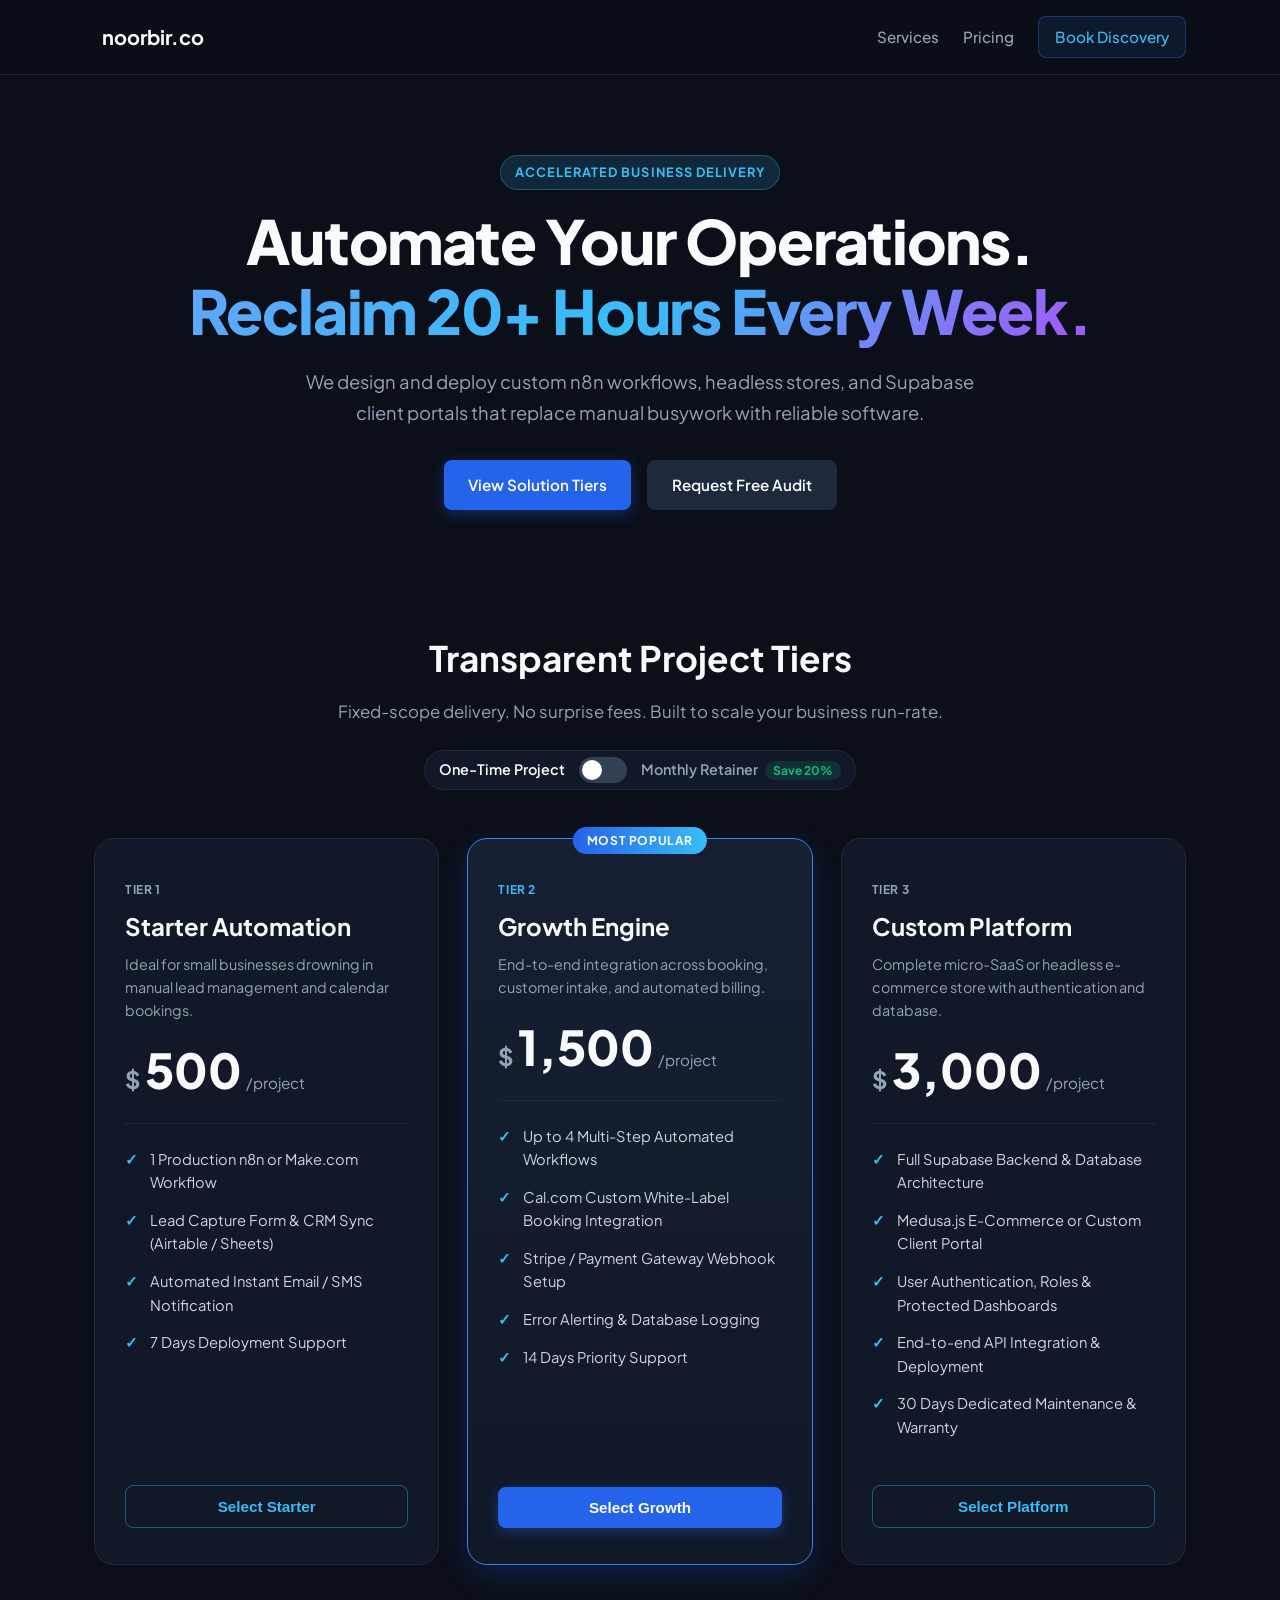
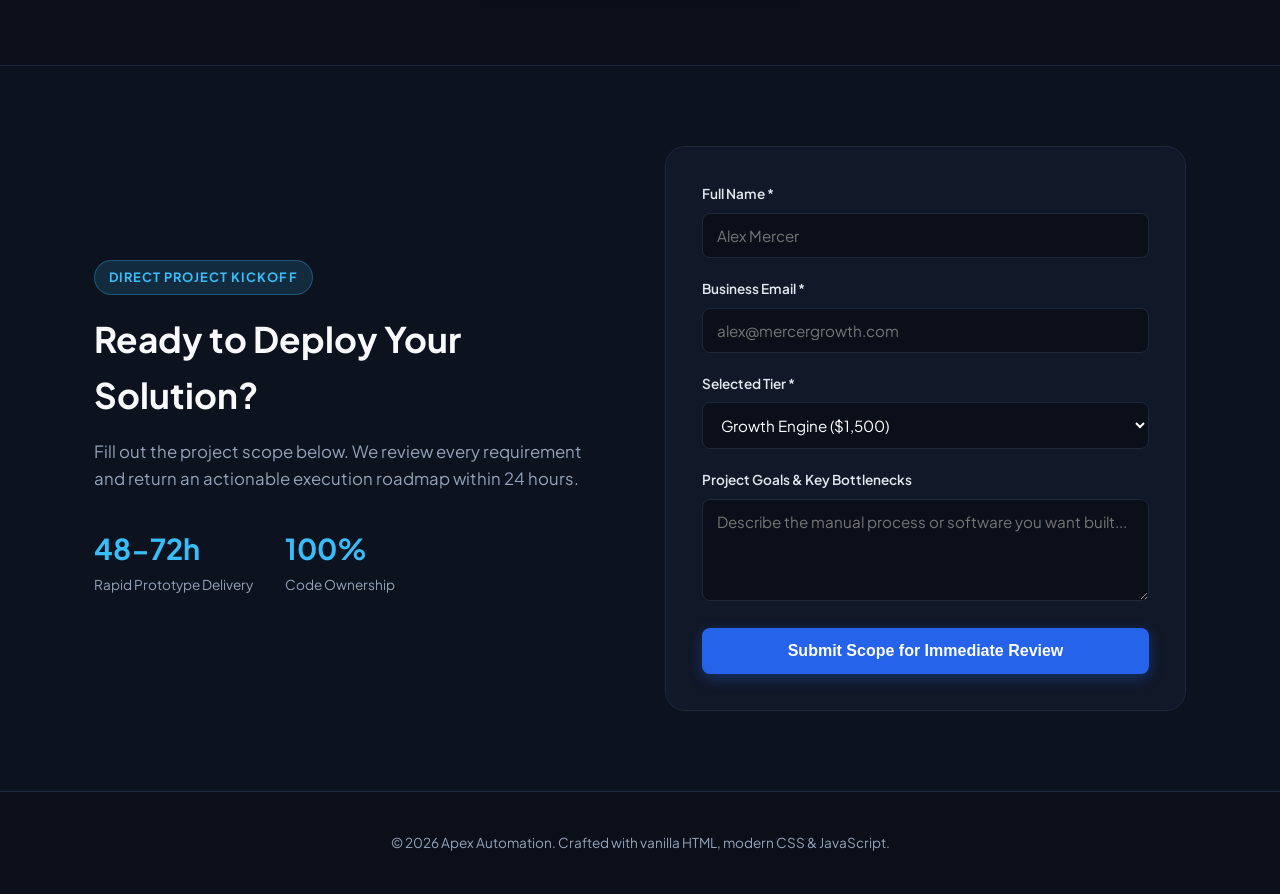
==== index.html @ 360f506b "Add files via upload" ====
<!DOCTYPE html>
<html lang="en">
<head>
  <meta charset="UTF-8">
  <meta name="viewport" content="width=device-width, initial-scale=1.0">
  <title>noorbir.co | Systems & AI Services</title>
  <link rel="stylesheet" href="style.css">
  <link rel="preconnect" href="https://fonts.googleapis.com">
  <link rel="preconnect" href="https://fonts.gstatic.com" crossorigin>
  <link href="https://fonts.googleapis.com/css2?family=Plus+Jakarta+Sans:wght@400;500;600;700;800&display=swap" rel="stylesheet">
</head>
<body>

  <!-- NAVIGATION HEADER -->
  <header class="header">
    <div class="container header-container">
      <div class="logo">
        <span class="logo-icon"></span>
        <span class="logo-text">noorbir<strong>.co</strong></span>
      </div>
      <nav class="nav-links">
        <a href="#services">Services</a>
        <a href="#pricing">Pricing</a>
        <a href="#intake" class="nav-cta">Book Discovery</a>
      </nav>
    </div>
  </header>

  <main>
    <!-- HERO SECTION -->
    <section class="hero">
      <div class="container hero-content">
        <span class="badge">Accelerated Business Delivery</span>
        <h1 class="hero-title">Automate Your Operations.<br><span class="gradient-text">Reclaim 20+ Hours Every Week.</span></h1>
        <p class="hero-subtitle">We design and deploy custom n8n workflows, headless stores, and Supabase client portals that replace manual busywork with reliable software.</p>
        <div class="hero-actions">
          <a href="#pricing" class="btn btn-primary">View Solution Tiers</a>
          <a href="#intake" class="btn btn-secondary">Request Free Audit</a>
        </div>
      </div>
    </section>

    <!-- PRICING SECTION -->
    <section id="pricing" class="pricing-section">
      <div class="container">
        <div class="section-header">
          <h2>Transparent Project Tiers</h2>
          <p>Fixed-scope delivery. No surprise fees. Built to scale your business run-rate.</p>
          
          <!-- BILLING / PERIOD TOGGLE -->
          <div class="billing-toggle">
            <span class="toggle-label active" id="label-project">One-Time Project</span>
            <button class="toggle-switch" id="billingToggle" aria-label="Toggle pricing mode"></button>
            <span class="toggle-label" id="label-retainer">Monthly Retainer <span class="discount-pill">Save 20%</span></span>
          </div>
        </div>

        <div class="pricing-grid">
          
          <!-- TIER 1: STARTER AUTOMATION -->
          <div class="pricing-card" data-tier="Starter Workflow">
            <div class="card-header">
              <span class="tier-pill">Tier 1</span>
              <h3>Starter Automation</h3>
              <p class="tier-desc">Ideal for small businesses drowning in manual lead management and calendar bookings.</p>
              <div class="price-box">
                <span class="currency">$</span>
                <span class="price-amount" data-project="500" data-retainer="400">500</span>
                <span class="price-period">/project</span>
              </div>
            </div>
            <ul class="feature-list">
              <li><span>✓</span> 1 Production n8n or Make.com Workflow</li>
              <li><span>✓</span> Lead Capture Form & CRM Sync (Airtable / Sheets)</li>
              <li><span>✓</span> Automated Instant Email / SMS Notification</li>
              <li><span>✓</span> 7 Days Deployment Support</li>
            </ul>
            <button class="btn btn-outline select-tier-btn" data-plan="Starter Automation ($500)">Select Starter</button>
          </div>

          <!-- TIER 2: GROWTH ENGINE (FEATURED) -->
          <div class="pricing-card featured" data-tier="Growth Engine">
            <div class="popular-ribbon">Most Popular</div>
            <div class="card-header">
              <span class="tier-pill tier-pill-accent">Tier 2</span>
              <h3>Growth Engine</h3>
              <p class="tier-desc">End-to-end integration across booking, customer intake, and automated billing.</p>
              <div class="price-box">
                <span class="currency">$</span>
                <span class="price-amount" data-project="1,500" data-retainer="1,200">1,500</span>
                <span class="price-period">/project</span>
              </div>
            </div>
            <ul class="feature-list">
              <li><span>✓</span> Up to 4 Multi-Step Automated Workflows</li>
              <li><span>✓</span> Cal.com Custom White-Label Booking Integration</li>
              <li><span>✓</span> Stripe / Payment Gateway Webhook Setup</li>
              <li><span>✓</span> Error Alerting & Database Logging</li>
              <li><span>✓</span> 14 Days Priority Support</li>
            </ul>
            <button class="btn btn-primary select-tier-btn" data-plan="Growth Engine ($1,500)">Select Growth</button>
          </div>

          <!-- TIER 3: FULL ARCHITECTURE -->
          <div class="pricing-card" data-tier="Custom Platform">
            <div class="card-header">
              <span class="tier-pill">Tier 3</span>
              <h3>Custom Platform</h3>
              <p class="tier-desc">Complete micro-SaaS or headless e-commerce store with authentication and database.</p>
              <div class="price-box">
                <span class="currency">$</span>
                <span class="price-amount" data-project="3,000" data-retainer="2,400">3,000</span>
                <span class="price-period">/project</span>
              </div>
            </div>
            <ul class="feature-list">
              <li><span>✓</span> Full Supabase Backend & Database Architecture</li>
              <li><span>✓</span> Medusa.js E-Commerce or Custom Client Portal</li>
              <li><span>✓</span> User Authentication, Roles & Protected Dashboards</li>
              <li><span>✓</span> End-to-end API Integration & Deployment</li>
              <li><span>✓</span> 30 Days Dedicated Maintenance & Warranty</li>
            </ul>
            <button class="btn btn-outline select-tier-btn" data-plan="Custom Platform ($3,000)">Select Platform</button>
          </div>

        </div>
      </div>
    </section>

    <!-- INTAKE FORM SECTION -->
    <section id="intake" class="intake-section">
      <div class="container intake-container">
        <div class="intake-info">
          <span class="badge">Direct Project Kickoff</span>
          <h2>Ready to Deploy Your Solution?</h2>
          <p>Fill out the project scope below. We review every requirement and return an actionable execution roadmap within 24 hours.</p>
          <div class="trust-metrics">
            <div class="metric-item">
              <strong>48-72h</strong>
              <span>Rapid Prototype Delivery</span>
            </div>
            <div class="metric-item">
              <strong>100%</strong>
              <span>Code Ownership</span>
            </div>
          </div>
        </div>

        <form class="intake-form" id="leadForm">
          <div class="form-group">
            <label for="clientName">Full Name *</label>
            <input type="text" id="clientName" required placeholder="Alex Mercer">
          </div>

          <div class="form-group">
            <label for="clientEmail">Business Email *</label>
            <input type="email" id="clientEmail" required placeholder="alex@mercergrowth.com">
          </div>

          <div class="form-group">
            <label for="selectedTier">Selected Tier *</label>
            <select id="selectedTier" required>
              <option value="Starter Automation ($500)">Starter Automation ($500)</option>
              <option value="Growth Engine ($1,500)" selected>Growth Engine ($1,500)</option>
              <option value="Custom Platform ($3,000)">Custom Platform ($3,000)</option>
            </select>
          </div>

          <div class="form-group">
            <label for="projectNotes">Project Goals & Key Bottlenecks</label>
            <textarea id="projectNotes" rows="4" placeholder="Describe the manual process or software you want built..."></textarea>
          </div>

          <button type="submit" class="btn btn-primary submit-btn" id="submitBtn">
            <span>Submit Scope for Immediate Review</span>
          </button>
          
          <div class="form-feedback" id="formFeedback"></div>
        </form>
      </div>
    </section>
  </main>

  <footer class="footer">
    <div class="container footer-content">
      <p>&copy; 2026 Apex Automation. Crafted with vanilla HTML, modern CSS & JavaScript.</p>
    </div>
  </footer>

  <script src="script.js"></script>
</body>
</html>
---- style.css ----
/* ==========================================================================
   MINI-PROJECT #1: APEX AUTOMATION PRICING & INTAKE PORTAL
   Concepts: CSS Custom Properties, Box Model, Flexbox, CSS Grid, Responsive Design
   Source Reference: developer-roadmap (Frontend > CSS) & freeCodeCamp
   ========================================================================== */

:root {
  --bg-dark: #0b0f19;
  --bg-card: #111827;
  --bg-card-hover: #1f2937;
  --border-subtle: #1e293b;
  --border-active: #3b82f6;
  --text-main: #f8fafc;
  --text-muted: #94a3b8;
  --primary: #2563eb;
  --primary-hover: #1d4ed8;
  --accent: #38bdf8;
  --accent-glow: rgba(56, 189, 248, 0.15);
  --success: #10b981;
  --radius-sm: 8px;
  --radius-md: 14px;
  --radius-lg: 20px;
  --transition: all 0.25s cubic-bezier(0.4, 0, 0.2, 1);
  --container-width: 1140px;
}

/* RESET & BASE */
* {
  box-sizing: border-box;
  margin: 0;
  padding: 0;
}

html {
  scroll-behavior: smooth;
  font-family: 'Plus Jakarta Sans', -apple-system, BlinkMacSystemFont, sans-serif;
  background-color: var(--bg-dark);
  color: var(--text-main);
  line-height: 1.6;
}

.container {
  width: 100%;
  max-width: var(--container-width);
  margin: 0 auto;
  padding: 0 24px;
}

/* TYPOGRAPHY HELPERS */
.gradient-text {
  background: linear-gradient(135deg, #60a5fa 0%, #38bdf8 50%, #a855f7 100%);
  -webkit-background-clip: text;
  -webkit-text-fill-color: transparent;
}

.badge {
  display: inline-block;
  padding: 6px 14px;
  font-size: 0.8rem;
  font-weight: 700;
  text-transform: uppercase;
  letter-spacing: 0.08em;
  color: var(--accent);
  background: var(--accent-glow);
  border: 1px solid rgba(56, 189, 248, 0.3);
  border-radius: 999px;
  margin-bottom: 16px;
}

/* BUTTONS */
.btn {
  display: inline-flex;
  align-items: center;
  justify-content: center;
  padding: 12px 24px;
  border-radius: var(--radius-sm);
  font-weight: 600;
  font-size: 0.95rem;
  text-decoration: none;
  cursor: pointer;
  transition: var(--transition);
  border: none;
}

.btn-primary {
  background: var(--primary);
  color: #ffffff;
  box-shadow: 0 4px 14px rgba(37, 99, 235, 0.35);
}

.btn-primary:hover {
  background: var(--primary-hover);
  transform: translateY(-2px);
  box-shadow: 0 6px 20px rgba(37, 99, 235, 0.45);
}

.btn-secondary {
  background: #1e293b;
  color: var(--text-main);
  border: 1px solid var(--border-subtle);
}

.btn-secondary:hover {
  background: #334155;
  border-color: #475569;
}

.btn-outline {
  background: transparent;
  color: var(--accent);
  border: 1px solid rgba(56, 189, 248, 0.4);
}

.btn-outline:hover {
  background: var(--accent-glow);
  border-color: var(--accent);
}

/* HEADER */
.header {
  position: sticky;
  top: 0;
  z-index: 100;
  backdrop-filter: blur(12px);
  background: rgba(11, 15, 25, 0.85);
  border-bottom: 1px solid var(--border-subtle);
  padding: 16px 0;
}

.header-container {
  display: flex;
  justify-content: space-between;
  align-items: center;
}

.logo {
  display: flex;
  align-items: center;
  gap: 8px;
  font-size: 1.25rem;
  font-weight: 700;
  text-decoration: none;
  color: #fff;
}

.nav-links {
  display: flex;
  align-items: center;
  gap: 24px;
}

.nav-links a {
  color: var(--text-muted);
  text-decoration: none;
  font-size: 0.95rem;
  font-weight: 500;
  transition: var(--transition);
}

.nav-links a:hover {
  color: #fff;
}

.nav-cta {
  padding: 8px 16px;
  background: rgba(59, 130, 246, 0.1);
  color: var(--accent) !important;
  border-radius: var(--radius-sm);
  border: 1px solid rgba(59, 130, 246, 0.3);
}

/* HERO SECTION */
.hero {
  padding: 80px 0 60px;
  text-align: center;
}

.hero-title {
  font-size: clamp(2.2rem, 5vw, 3.8rem);
  font-weight: 800;
  line-height: 1.15;
  margin-bottom: 20px;
  letter-spacing: -0.02em;
}

.hero-subtitle {
  font-size: 1.15rem;
  color: var(--text-muted);
  max-width: 680px;
  margin: 0 auto 32px;
  line-height: 1.7;
}

.hero-actions {
  display: flex;
  justify-content: center;
  gap: 16px;
  flex-wrap: wrap;
}

/* PRICING SECTION */
.pricing-section {
  padding: 60px 0 100px;
}

.section-header {
  text-align: center;
  margin-bottom: 48px;
}

.section-header h2 {
  font-size: 2.2rem;
  margin-bottom: 12px;
}

.section-header p {
  color: var(--text-muted);
  font-size: 1.05rem;
}

/* BILLING TOGGLE */
.billing-toggle {
  display: inline-flex;
  align-items: center;
  gap: 14px;
  margin-top: 24px;
  padding: 6px 14px;
  background: var(--bg-card);
  border: 1px solid var(--border-subtle);
  border-radius: 999px;
}

.toggle-label {
  font-size: 0.9rem;
  font-weight: 600;
  color: var(--text-muted);
  cursor: pointer;
  transition: var(--transition);
}

.toggle-label.active {
  color: #ffffff;
}

.discount-pill {
  background: rgba(16, 185, 129, 0.15);
  color: var(--success);
  font-size: 0.75rem;
  font-weight: 700;
  padding: 2px 8px;
  border-radius: 999px;
  margin-left: 4px;
}

.toggle-switch {
  position: relative;
  width: 48px;
  height: 26px;
  background: #334155;
  border-radius: 999px;
  border: none;
  cursor: pointer;
  transition: var(--transition);
}

.toggle-switch::after {
  content: '';
  position: absolute;
  top: 3px;
  left: 3px;
  width: 20px;
  height: 20px;
  background: #ffffff;
  border-radius: 50%;
  transition: var(--transition);
}

.toggle-switch.retainer-active {
  background: var(--primary);
}

.toggle-switch.retainer-active::after {
  transform: translateX(22px);
}

/* PRICING GRID (CSS GRID SYSTEM) */
.pricing-grid {
  display: grid;
  grid-template-columns: repeat(auto-fit, minmax(310px, 1fr));
  gap: 28px;
  align-items: stretch;
}

.pricing-card {
  position: relative;
  background: var(--bg-card);
  border: 1px solid var(--border-subtle);
  border-radius: var(--radius-lg);
  padding: 36px 30px;
  display: flex;
  flex-direction: column;
  justify-content: space-between;
  transition: var(--transition);
}

.pricing-card:hover {
  transform: translateY(-6px);
  border-color: #334155;
  box-shadow: 0 16px 36px rgba(0, 0, 0, 0.4);
}

.pricing-card.featured {
  border-color: var(--border-active);
  background: linear-gradient(180deg, #162032 0%, #111827 100%);
  box-shadow: 0 10px 30px rgba(37, 99, 235, 0.2);
}

.popular-ribbon {
  position: absolute;
  top: -12px;
  left: 50%;
  transform: translateX(-50%);
  background: linear-gradient(90deg, #2563eb, #38bdf8);
  color: #fff;
  font-size: 0.75rem;
  font-weight: 700;
  text-transform: uppercase;
  padding: 4px 14px;
  border-radius: 999px;
  letter-spacing: 0.05em;
}

.tier-pill {
  display: inline-block;
  font-size: 0.75rem;
  font-weight: 700;
  color: var(--text-muted);
  text-transform: uppercase;
  letter-spacing: 0.05em;
  margin-bottom: 8px;
}

.tier-pill-accent {
  color: var(--accent);
}

.pricing-card h3 {
  font-size: 1.5rem;
  margin-bottom: 8px;
}

.tier-desc {
  font-size: 0.9rem;
  color: var(--text-muted);
  min-height: 44px;
  margin-bottom: 24px;
}

.price-box {
  display: flex;
  align-items: baseline;
  gap: 4px;
  padding-bottom: 24px;
  margin-bottom: 24px;
  border-bottom: 1px solid var(--border-subtle);
}

.currency {
  font-size: 1.5rem;
  font-weight: 700;
  color: var(--text-muted);
}

.price-amount {
  font-size: 3rem;
  font-weight: 800;
  line-height: 1;
}

.price-period {
  color: var(--text-muted);
  font-size: 0.95rem;
}

.feature-list {
  list-style: none;
  margin-bottom: 32px;
  flex-grow: 1;
}

.feature-list li {
  display: flex;
  align-items: flex-start;
  gap: 12px;
  margin-bottom: 14px;
  font-size: 0.92rem;
  color: #cbd5e1;
}

.feature-list li span {
  color: var(--accent);
  font-weight: bold;
}

.select-tier-btn {
  width: 100%;
}

/* INTAKE FORM SECTION */
.intake-section {
  padding: 80px 0;
  background: #0d121f;
  border-top: 1px solid var(--border-subtle);
}

.intake-container {
  display: grid;
  grid-template-columns: 1fr 1fr;
  gap: 50px;
  align-items: center;
}

.intake-info h2 {
  font-size: 2.2rem;
  margin-bottom: 16px;
}

.intake-info p {
  color: var(--text-muted);
  font-size: 1.05rem;
  margin-bottom: 32px;
}

.trust-metrics {
  display: flex;
  gap: 32px;
}

.metric-item strong {
  display: block;
  font-size: 1.8rem;
  color: var(--accent);
}

.metric-item span {
  font-size: 0.85rem;
  color: var(--text-muted);
}

.intake-form {
  background: var(--bg-card);
  border: 1px solid var(--border-subtle);
  border-radius: var(--radius-lg);
  padding: 36px;
}

.form-group {
  margin-bottom: 20px;
}

.form-group label {
  display: block;
  font-size: 0.85rem;
  font-weight: 600;
  margin-bottom: 8px;
  color: #e2e8f0;
}

.form-group input,
.form-group select,
.form-group textarea {
  width: 100%;
  padding: 12px 14px;
  background: var(--bg-dark);
  border: 1px solid var(--border-subtle);
  border-radius: var(--radius-sm);
  color: #ffffff;
  font-size: 0.95rem;
  font-family: inherit;
  transition: var(--transition);
}

.form-group input:focus,
.form-group select:focus,
.form-group textarea:focus {
  outline: none;
  border-color: var(--border-active);
  box-shadow: 0 0 0 3px rgba(37, 99, 235, 0.25);
}

.submit-btn {
  width: 100%;
  padding: 14px;
  font-size: 1rem;
}

.form-feedback {
  margin-top: 16px;
  padding: 12px;
  border-radius: var(--radius-sm);
  font-size: 0.9rem;
  display: none;
}

.form-feedback.success {
  display: block;
  background: rgba(16, 185, 129, 0.15);
  border: 1px solid var(--success);
  color: #34d399;
}

/* FOOTER */
.footer {
  padding: 40px 0;
  border-top: 1px solid var(--border-subtle);
  text-align: center;
  font-size: 0.85rem;
  color: var(--text-muted);
}

/* RESPONSIVE DESIGN (MOBILE MEDIA QUERIES) */
@media (max-width: 900px) {
  .intake-container {
    grid-template-columns: 1fr;
  }
  .nav-links {
    display: none; /* Mobile menu simplification */
  }
}

@media (max-width: 600px) {
  .pricing-grid {
    grid-template-columns: 1fr;
  }
  .hero-title {
    font-size: 2.2rem;
  }
  .intake-form {
    padding: 24px;
  }
}
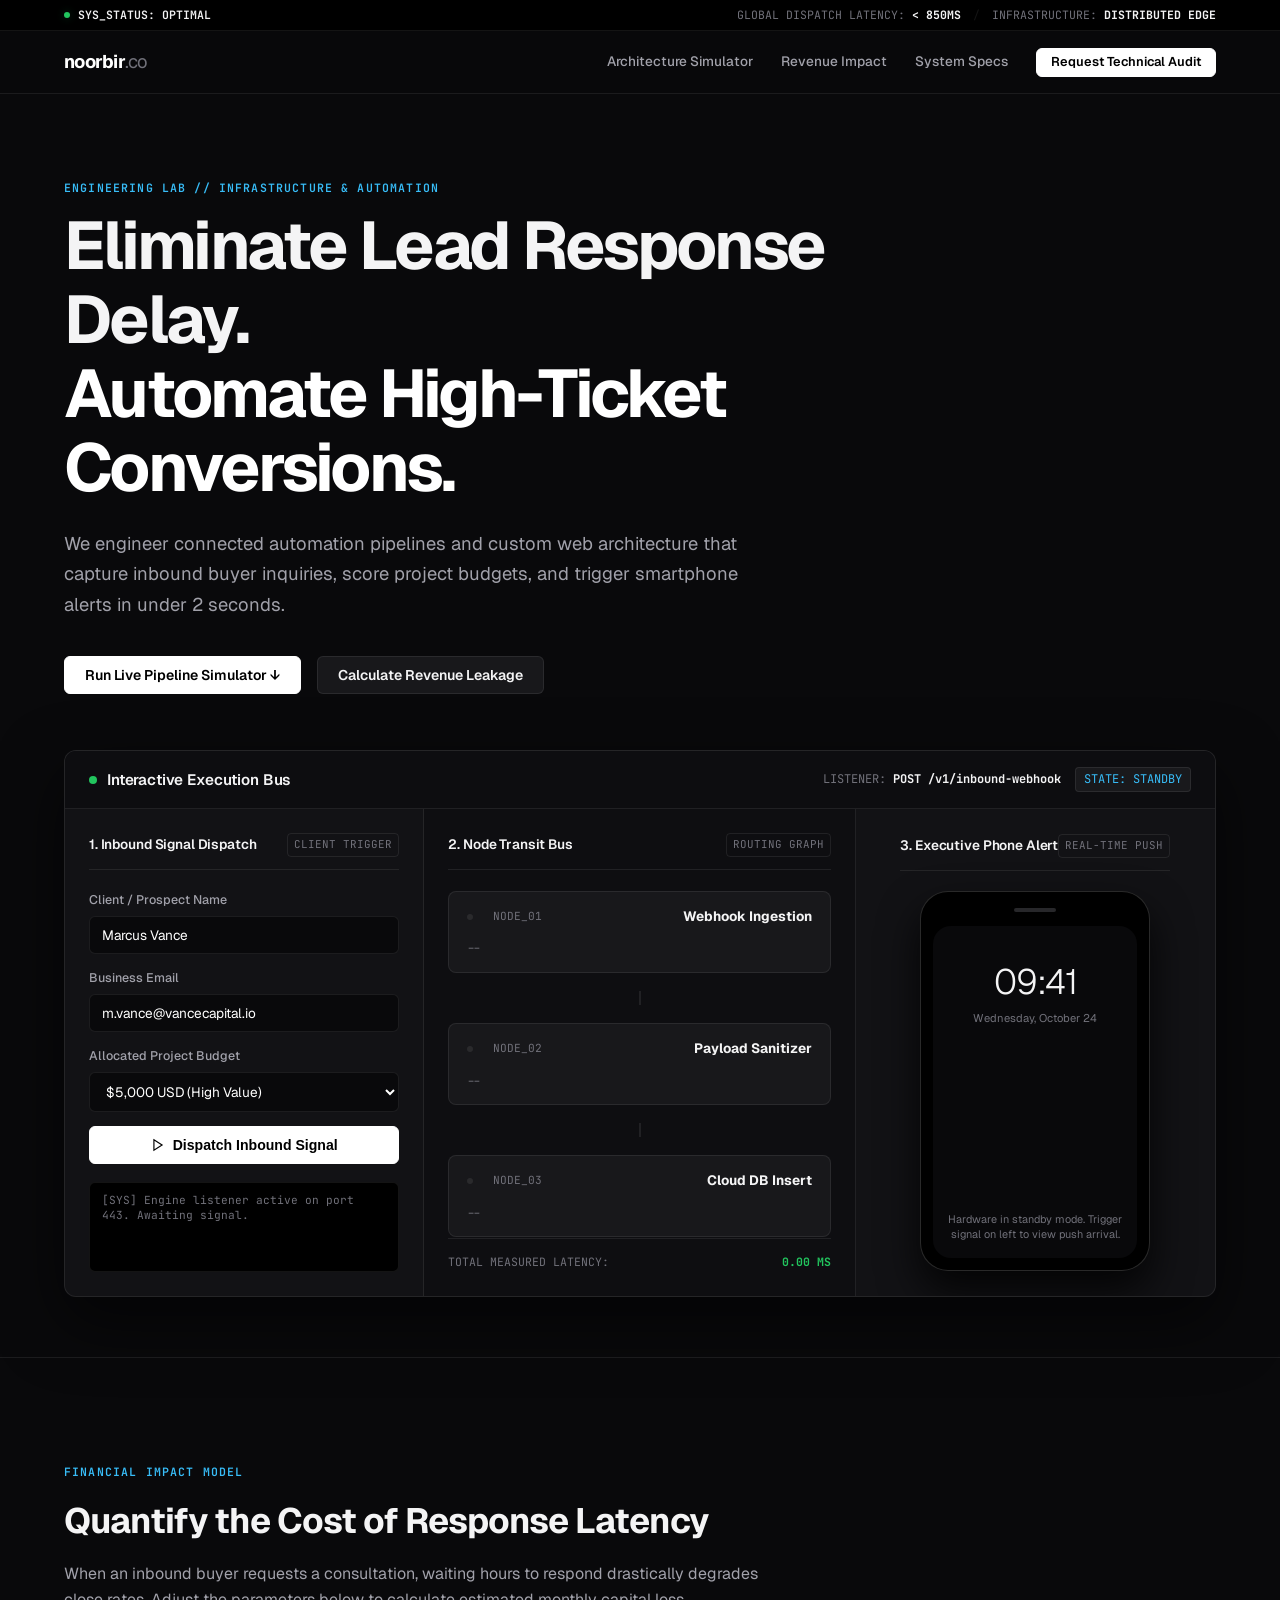
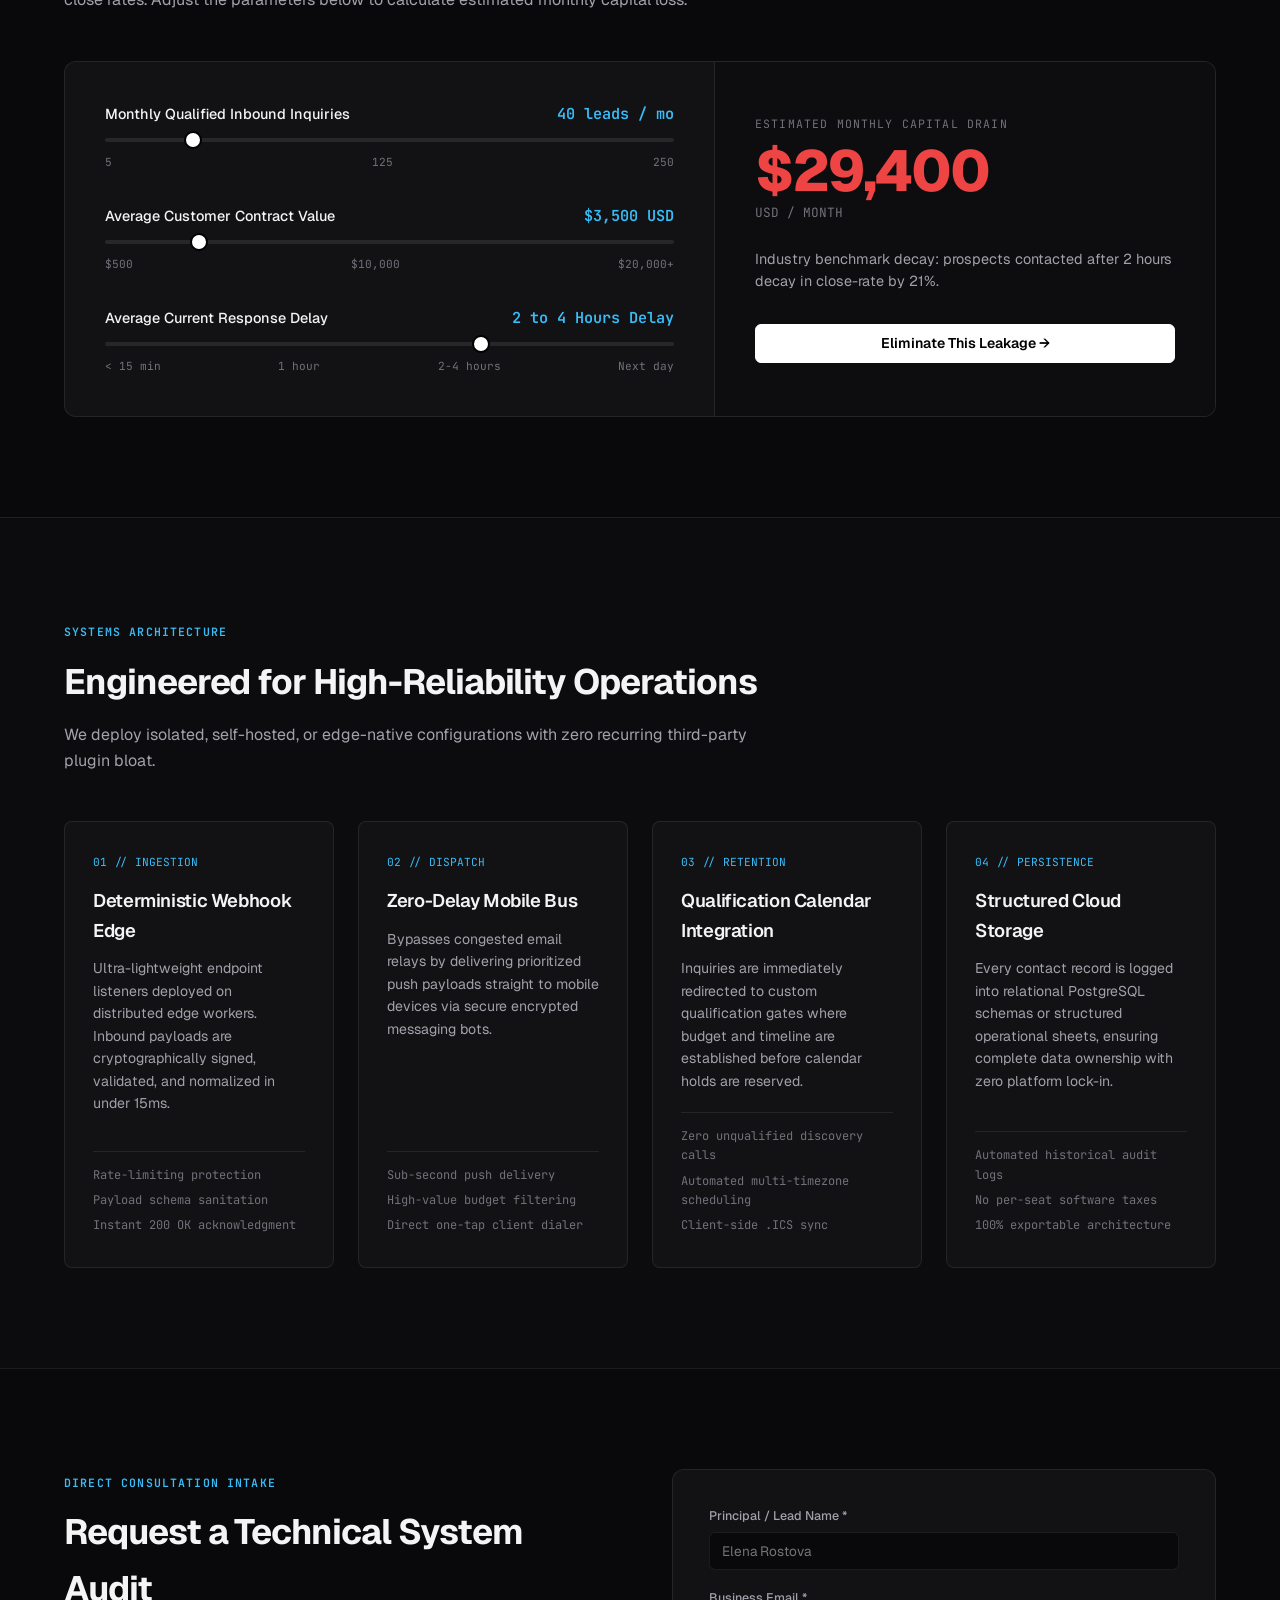
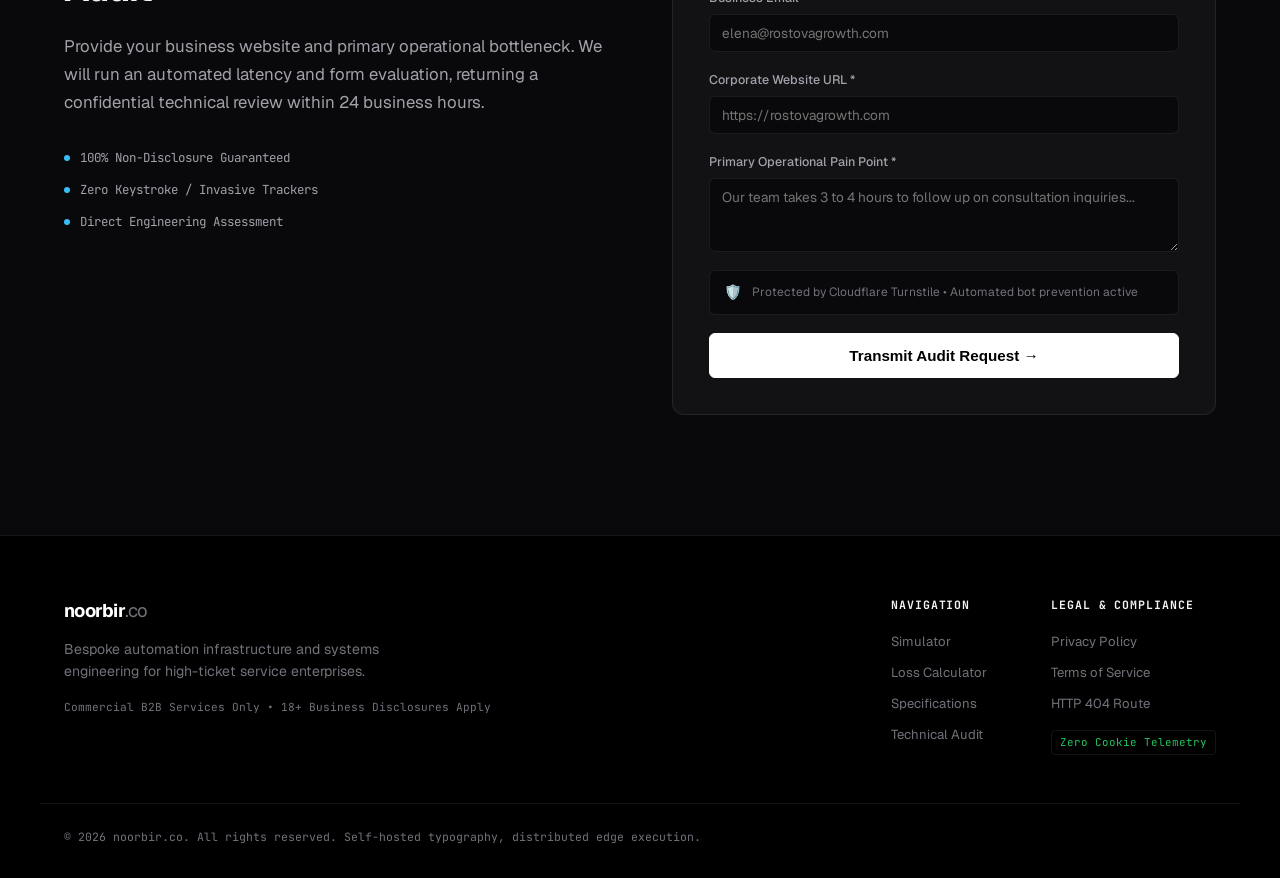
==== commit fe61e55c: "Add files via upload" ====
--- a/index.html
+++ b/index.html
@@ -3,190 +3,417 @@
 <head>
   <meta charset="UTF-8">
   <meta name="viewport" content="width=device-width, initial-scale=1.0">
-  <title>noorbir.co | Systems & AI Services</title>
+  <title>noorbir.co | Systems Architecture & Automation Engineering</title>
+  <meta name="description" content="Engineering lab designing zero-latency lead infrastructure, connected automation pipelines, and custom web software for high-ticket service firms.">
+  <link rel="icon" type="image/svg+xml" href="favicon.svg">
   <link rel="stylesheet" href="style.css">
   <link rel="preconnect" href="https://fonts.googleapis.com">
   <link rel="preconnect" href="https://fonts.gstatic.com" crossorigin>
-  <link href="https://fonts.googleapis.com/css2?family=Plus+Jakarta+Sans:wght@400;500;600;700;800&display=swap" rel="stylesheet">
+  <link href="https://fonts.googleapis.com/css2?family=Geist:wght@300;400;500;600;700&family=JetBrains+Mono:wght@400;500;600&display=swap" rel="stylesheet">
 </head>
 <body>
 
-  <!-- NAVIGATION HEADER -->
-  <header class="header">
-    <div class="container header-container">
-      <div class="logo">
-        <span class="logo-icon"></span>
-        <span class="logo-text">noorbir<strong>.co</strong></span>
-      </div>
-      <nav class="nav-links">
-        <a href="#services">Services</a>
-        <a href="#pricing">Pricing</a>
-        <a href="#intake" class="nav-cta">Book Discovery</a>
+  <!-- TOP TECHNICAL STATUS BEACON -->
+  <aside class="status-bar" aria-label="System Status">
+    <div class="container status-bar-inner">
+      <div class="status-indicator">
+        <span class="status-dot"></span>
+        <span class="status-code">SYS_STATUS: OPTIMAL</span>
+      </div>
+      <div class="status-meta">
+        <span>GLOBAL DISPATCH LATENCY: <strong>&lt; 850MS</strong></span>
+        <span class="divider">/</span>
+        <span>INFRASTRUCTURE: <strong>DISTRIBUTED EDGE</strong></span>
+      </div>
+    </div>
+  </aside>
+
+  <!-- NAVIGATION -->
+  <header class="site-header">
+    <div class="container header-inner">
+      <a href="index.html" class="brand-logo" aria-label="noorbir.co home">
+        <span class="logo-mark">noorbir</span><span class="logo-domain">.co</span>
+      </a>
+      <nav class="nav-menu" aria-label="Main Navigation">
+        <a href="#simulator" class="nav-link">Architecture Simulator</a>
+        <a href="#calculator" class="nav-link">Revenue Impact</a>
+        <a href="#specifications" class="nav-link">System Specs</a>
+        <a href="#inquiry" class="btn btn-primary btn-sm">Request Technical Audit</a>
       </nav>
     </div>
   </header>
 
   <main>
     <!-- HERO SECTION -->
-    <section class="hero">
-      <div class="container hero-content">
-        <span class="badge">Accelerated Business Delivery</span>
-        <h1 class="hero-title">Automate Your Operations.<br><span class="gradient-text">Reclaim 20+ Hours Every Week.</span></h1>
-        <p class="hero-subtitle">We design and deploy custom n8n workflows, headless stores, and Supabase client portals that replace manual busywork with reliable software.</p>
-        <div class="hero-actions">
-          <a href="#pricing" class="btn btn-primary">View Solution Tiers</a>
-          <a href="#intake" class="btn btn-secondary">Request Free Audit</a>
+    <section class="hero-section">
+      <div class="container">
+        <div class="hero-header">
+          <div class="tech-tag">ENGINEERING LAB // INFRASTRUCTURE & AUTOMATION</div>
+          <h1 class="hero-title">
+            Eliminate Lead Response Delay.<br>
+            <span class="text-contrast">Automate High-Ticket Conversions.</span>
+          </h1>
+          <p class="hero-lead">
+            We engineer connected automation pipelines and custom web architecture that capture inbound buyer inquiries, score project budgets, and trigger smartphone alerts in under 2 seconds.
+          </p>
+          <div class="hero-actions">
+            <a href="#simulator" class="btn btn-primary">Run Live Pipeline Simulator &darr;</a>
+            <a href="#calculator" class="btn btn-secondary">Calculate Revenue Leakage</a>
+          </div>
+        </div>
+
+        <!-- HERO COMPONENT 1: LIVE INTERACTIVE PIPELINE SIMULATOR -->
+        <div class="simulator-wrapper" id="simulator">
+          <div class="simulator-header">
+            <div class="sim-title-group">
+              <span class="sim-indicator"></span>
+              <h2>Interactive Execution Bus</h2>
+            </div>
+            <div class="sim-telemetry">
+              <span>LISTENER: <strong>POST /v1/inbound-webhook</strong></span>
+              <span class="telemetry-pill" id="telemetryState">STATE: STANDBY</span>
+            </div>
+          </div>
+
+          <div class="simulator-grid">
+            <!-- LEFT: TEST PAYLOAD DISPATCHER -->
+            <div class="panel form-panel">
+              <div class="panel-header">
+                <h3>1. Inbound Signal Dispatch</h3>
+                <span class="panel-badge">CLIENT TRIGGER</span>
+              </div>
+              <form id="simulatorForm" class="sim-form">
+                <div class="form-group">
+                  <label for="simName">Client / Prospect Name</label>
+                  <input type="text" id="simName" required value="Marcus Vance" autocomplete="off">
+                </div>
+                <div class="form-group">
+                  <label for="simEmail">Business Email</label>
+                  <input type="email" id="simEmail" required value="m.vance@vancecapital.io" autocomplete="off">
+                </div>
+                <div class="form-group">
+                  <label for="simBudget">Allocated Project Budget</label>
+                  <select id="simBudget">
+                    <option value="5000" selected>$5,000 USD (High Value)</option>
+                    <option value="2500">$2,500 USD (Standard Sprint)</option>
+                    <option value="10000">$10,000 USD (Enterprise Architecture)</option>
+                  </select>
+                </div>
+                <button type="submit" class="btn btn-primary btn-block" id="dispatchBtn">
+                  <svg class="btn-icon" width="14" height="14" viewBox="0 0 24 24" fill="none" stroke="currentColor" stroke-width="2"><polygon points="5 3 19 12 5 21 5 3"></polygon></svg>
+                  <span>Dispatch Inbound Signal</span>
+                </button>
+              </form>
+              <div class="telemetry-log" id="telemetryLog">
+                <div class="log-row sys">[SYS] Engine listener active on port 443. Awaiting signal.</div>
+              </div>
+            </div>
+
+            <!-- CENTER: DATA BUS TOPOLOGY (SVG PACKET TRANSMISSION) -->
+            <div class="panel topology-panel">
+              <div class="panel-header">
+                <h3>2. Node Transit Bus</h3>
+                <span class="panel-badge">ROUTING GRAPH</span>
+              </div>
+              <div class="topology-canvas">
+                <div class="node-box" id="nodeWebhook">
+                  <div class="node-state-indicator"></div>
+                  <span class="node-id">NODE_01</span>
+                  <strong>Webhook Ingestion</strong>
+                  <span class="node-time" id="timeWebhook">--</span>
+                </div>
+                <div class="bus-line">
+                  <div class="bus-pulse" id="pulse1"></div>
+                </div>
+                <div class="node-box" id="nodeSanitizer">
+                  <div class="node-state-indicator"></div>
+                  <span class="node-id">NODE_02</span>
+                  <strong>Payload Sanitizer</strong>
+                  <span class="node-time" id="timeSanitizer">--</span>
+                </div>
+                <div class="bus-line">
+                  <div class="bus-pulse" id="pulse2"></div>
+                </div>
+                <div class="node-box" id="nodeDatabase">
+                  <div class="node-state-indicator"></div>
+                  <span class="node-id">NODE_03</span>
+                  <strong>Cloud DB Insert</strong>
+                  <span class="node-time" id="timeDatabase">--</span>
+                </div>
+              </div>
+              <div class="bus-status-bar">
+                <span>TOTAL MEASURED LATENCY:</span>
+                <strong id="totalLatencyCounter">0.00 MS</strong>
+              </div>
+            </div>
+
+            <!-- RIGHT: SIMULATED EXECUTIVE PHONE HARDWARE -->
+            <div class="panel device-panel">
+              <div class="panel-header">
+                <h3>3. Executive Phone Alert</h3>
+                <span class="panel-badge">REAL-TIME PUSH</span>
+              </div>
+              <div class="device-chassis" id="deviceChassis">
+                <div class="device-speaker"></div>
+                <div class="device-screen" id="deviceScreen">
+                  <div class="device-clock" id="deviceClock">09:41</div>
+                  <div class="device-date">Wednesday, October 24</div>
+                  
+                  <!-- ALERT BANNER -->
+                  <div class="push-notification" id="pushNotification">
+                    <div class="push-header">
+                      <span class="push-app-tag">NOORBIR_ENGINE // PRIORITY</span>
+                      <span class="push-timestamp">NOW</span>
+                    </div>
+                    <div class="push-title" id="pushTitle">New Inbound Inquiry Detected</div>
+                    <div class="push-body" id="pushBody">
+                      Signal received. Auto-logged to database.
+                    </div>
+                  </div>
+
+                  <div class="device-hint" id="deviceHint">
+                    Hardware in standby mode. Trigger signal on left to view push arrival.
+                  </div>
+                </div>
+              </div>
+            </div>
+          </div>
         </div>
       </div>
     </section>
 
-    <!-- PRICING SECTION -->
-    <section id="pricing" class="pricing-section">
+    <!-- SECTION 2: REVENUE-LOSS CALCULATOR -->
+    <section class="calculator-section" id="calculator">
       <div class="container">
-        <div class="section-header">
-          <h2>Transparent Project Tiers</h2>
-          <p>Fixed-scope delivery. No surprise fees. Built to scale your business run-rate.</p>
+        <div class="section-heading">
+          <div class="tech-tag">FINANCIAL IMPACT MODEL</div>
+          <h2>Quantify the Cost of Response Latency</h2>
+          <p>
+            When an inbound buyer requests a consultation, waiting hours to respond drastically degrades close rates. Adjust the parameters below to calculate estimated monthly capital loss.
+          </p>
+        </div>
+
+        <div class="calc-card">
+          <div class="calc-inputs">
+            
+            <div class="slider-group">
+              <div class="slider-meta">
+                <label for="leadsRange">Monthly Qualified Inbound Inquiries</label>
+                <span class="slider-display" id="leadsValDisplay">40 leads / mo</span>
+              </div>
+              <input type="range" id="leadsRange" min="5" max="250" value="40" step="5">
+              <div class="range-labels">
+                <span>5</span><span>125</span><span>250</span>
+              </div>
+            </div>
+
+            <div class="slider-group">
+              <div class="slider-meta">
+                <label for="dealRange">Average Customer Contract Value</label>
+                <span class="slider-display" id="dealValDisplay">$3,500 USD</span>
+              </div>
+              <input type="range" id="dealRange" min="500" max="20000" value="3500" step="500">
+              <div class="range-labels">
+                <span>$500</span><span>$10,000</span><span>$20,000+</span>
+              </div>
+            </div>
+
+            <div class="slider-group">
+              <div class="slider-meta">
+                <label for="delayRange">Average Current Response Delay</label>
+                <span class="slider-display" id="delayValDisplay">2 to 4 Hours</span>
+              </div>
+              <input type="range" id="delayRange" min="1" max="4" value="3" step="1">
+              <div class="range-labels">
+                <span>&lt; 15 min</span><span>1 hour</span><span>2-4 hours</span><span>Next day</span>
+              </div>
+            </div>
+
+          </div>
+
+          <div class="calc-result-panel">
+            <span class="calc-eyebrow">ESTIMATED MONTHLY CAPITAL DRAIN</span>
+            <div class="loss-number" id="calculatedLossDisplay">$29,400</div>
+            <span class="loss-currency">USD / MONTH</span>
+            <p class="calc-explanation" id="calcExplanation">
+              Based on empirical response decay benchmarks: responding after 2 hours decreases inbound qualification by an estimated 21%.
+            </p>
+            <div class="calc-cta-wrap">
+              <a href="#inquiry" class="btn btn-primary btn-block">Eliminate This Leakage &rarr;</a>
+            </div>
+          </div>
+        </div>
+      </div>
+    </section>
+
+    <!-- SECTION 3: TECHNICAL ARCHITECTURE SPECIFICATIONS -->
+    <section class="specs-section" id="specifications">
+      <div class="container">
+        <div class="section-heading">
+          <div class="tech-tag">SYSTEMS ARCHITECTURE</div>
+          <h2>Engineered for High-Reliability Operations</h2>
+          <p>
+            We deploy isolated, self-hosted, or edge-native configurations with zero recurring third-party plugin bloat.
+          </p>
+        </div>
+
+        <div class="specs-grid">
           
-          <!-- BILLING / PERIOD TOGGLE -->
-          <div class="billing-toggle">
-            <span class="toggle-label active" id="label-project">One-Time Project</span>
-            <button class="toggle-switch" id="billingToggle" aria-label="Toggle pricing mode"></button>
-            <span class="toggle-label" id="label-retainer">Monthly Retainer <span class="discount-pill">Save 20%</span></span>
-          </div>
-        </div>
-
-        <div class="pricing-grid">
-          
-          <!-- TIER 1: STARTER AUTOMATION -->
-          <div class="pricing-card" data-tier="Starter Workflow">
-            <div class="card-header">
-              <span class="tier-pill">Tier 1</span>
-              <h3>Starter Automation</h3>
-              <p class="tier-desc">Ideal for small businesses drowning in manual lead management and calendar bookings.</p>
-              <div class="price-box">
-                <span class="currency">$</span>
-                <span class="price-amount" data-project="500" data-retainer="400">500</span>
-                <span class="price-period">/project</span>
-              </div>
-            </div>
-            <ul class="feature-list">
-              <li><span>✓</span> 1 Production n8n or Make.com Workflow</li>
-              <li><span>✓</span> Lead Capture Form & CRM Sync (Airtable / Sheets)</li>
-              <li><span>✓</span> Automated Instant Email / SMS Notification</li>
-              <li><span>✓</span> 7 Days Deployment Support</li>
+          <div class="spec-card">
+            <div class="spec-index">01 // INGESTION</div>
+            <h3>Deterministic Webhook Edge</h3>
+            <p>
+              Ultra-lightweight endpoint listeners deployed on distributed edge workers. Inbound payloads are cryptographically signed, validated, and normalized in under 15ms.
+            </p>
+            <ul class="spec-list">
+              <li>Rate-limiting protection</li>
+              <li>Payload schema sanitation</li>
+              <li>Instant 200 OK acknowledgment</li>
             </ul>
-            <button class="btn btn-outline select-tier-btn" data-plan="Starter Automation ($500)">Select Starter</button>
-          </div>
-
-          <!-- TIER 2: GROWTH ENGINE (FEATURED) -->
-          <div class="pricing-card featured" data-tier="Growth Engine">
-            <div class="popular-ribbon">Most Popular</div>
-            <div class="card-header">
-              <span class="tier-pill tier-pill-accent">Tier 2</span>
-              <h3>Growth Engine</h3>
-              <p class="tier-desc">End-to-end integration across booking, customer intake, and automated billing.</p>
-              <div class="price-box">
-                <span class="currency">$</span>
-                <span class="price-amount" data-project="1,500" data-retainer="1,200">1,500</span>
-                <span class="price-period">/project</span>
-              </div>
-            </div>
-            <ul class="feature-list">
-              <li><span>✓</span> Up to 4 Multi-Step Automated Workflows</li>
-              <li><span>✓</span> Cal.com Custom White-Label Booking Integration</li>
-              <li><span>✓</span> Stripe / Payment Gateway Webhook Setup</li>
-              <li><span>✓</span> Error Alerting & Database Logging</li>
-              <li><span>✓</span> 14 Days Priority Support</li>
+          </div>
+
+          <div class="spec-card">
+            <div class="spec-index">02 // DISPATCH</div>
+            <h3>Zero-Delay Mobile Bus</h3>
+            <p>
+              Bypasses congested email relays by delivering prioritized push payloads straight to mobile devices via secure encrypted messaging bots.
+            </p>
+            <ul class="spec-list">
+              <li>Sub-second push delivery</li>
+              <li>High-value budget filtering</li>
+              <li>Direct one-tap client dialer</li>
             </ul>
-            <button class="btn btn-primary select-tier-btn" data-plan="Growth Engine ($1,500)">Select Growth</button>
-          </div>
-
-          <!-- TIER 3: FULL ARCHITECTURE -->
-          <div class="pricing-card" data-tier="Custom Platform">
-            <div class="card-header">
-              <span class="tier-pill">Tier 3</span>
-              <h3>Custom Platform</h3>
-              <p class="tier-desc">Complete micro-SaaS or headless e-commerce store with authentication and database.</p>
-              <div class="price-box">
-                <span class="currency">$</span>
-                <span class="price-amount" data-project="3,000" data-retainer="2,400">3,000</span>
-                <span class="price-period">/project</span>
-              </div>
-            </div>
-            <ul class="feature-list">
-              <li><span>✓</span> Full Supabase Backend & Database Architecture</li>
-              <li><span>✓</span> Medusa.js E-Commerce or Custom Client Portal</li>
-              <li><span>✓</span> User Authentication, Roles & Protected Dashboards</li>
-              <li><span>✓</span> End-to-end API Integration & Deployment</li>
-              <li><span>✓</span> 30 Days Dedicated Maintenance & Warranty</li>
+          </div>
+
+          <div class="spec-card">
+            <div class="spec-index">03 // RETENTION</div>
+            <h3>Qualification Calendar Integration</h3>
+            <p>
+              Inquiries are immediately redirected to custom qualification gates where budget and timeline are established before calendar holds are reserved.
+            </p>
+            <ul class="spec-list">
+              <li>Zero unqualified discovery calls</li>
+              <li>Automated multi-timezone scheduling</li>
+              <li>Client-side .ICS sync</li>
             </ul>
-            <button class="btn btn-outline select-tier-btn" data-plan="Custom Platform ($3,000)">Select Platform</button>
+          </div>
+
+          <div class="spec-card">
+            <div class="spec-index">04 // PERSISTENCE</div>
+            <h3>Structured Cloud Storage</h3>
+            <p>
+              Every contact record is logged into relational PostgreSQL schemas or structured operational sheets, ensuring complete data ownership with zero platform lock-in.
+            </p>
+            <ul class="spec-list">
+              <li>Automated historical audit logs</li>
+              <li>No per-seat software taxes</li>
+              <li>100% exportable architecture</li>
+            </ul>
           </div>
 
         </div>
       </div>
     </section>
 
-    <!-- INTAKE FORM SECTION -->
-    <section id="intake" class="intake-section">
-      <div class="container intake-container">
-        <div class="intake-info">
-          <span class="badge">Direct Project Kickoff</span>
-          <h2>Ready to Deploy Your Solution?</h2>
-          <p>Fill out the project scope below. We review every requirement and return an actionable execution roadmap within 24 hours.</p>
-          <div class="trust-metrics">
-            <div class="metric-item">
-              <strong>48-72h</strong>
-              <span>Rapid Prototype Delivery</span>
-            </div>
-            <div class="metric-item">
-              <strong>100%</strong>
-              <span>Code Ownership</span>
-            </div>
-          </div>
-        </div>
-
-        <form class="intake-form" id="leadForm">
-          <div class="form-group">
-            <label for="clientName">Full Name *</label>
-            <input type="text" id="clientName" required placeholder="Alex Mercer">
-          </div>
-
-          <div class="form-group">
-            <label for="clientEmail">Business Email *</label>
-            <input type="email" id="clientEmail" required placeholder="alex@mercergrowth.com">
-          </div>
-
-          <div class="form-group">
-            <label for="selectedTier">Selected Tier *</label>
-            <select id="selectedTier" required>
-              <option value="Starter Automation ($500)">Starter Automation ($500)</option>
-              <option value="Growth Engine ($1,500)" selected>Growth Engine ($1,500)</option>
-              <option value="Custom Platform ($3,000)">Custom Platform ($3,000)</option>
-            </select>
-          </div>
-
-          <div class="form-group">
-            <label for="projectNotes">Project Goals & Key Bottlenecks</label>
-            <textarea id="projectNotes" rows="4" placeholder="Describe the manual process or software you want built..."></textarea>
-          </div>
-
-          <button type="submit" class="btn btn-primary submit-btn" id="submitBtn">
-            <span>Submit Scope for Immediate Review</span>
-          </button>
-          
-          <div class="form-feedback" id="formFeedback"></div>
-        </form>
+    <!-- SECTION 4: TECHNICAL INQUIRY & AUDIT INTAKE -->
+    <section class="inquiry-section" id="inquiry">
+      <div class="container inquiry-container">
+        <div class="inquiry-meta">
+          <div class="tech-tag">DIRECT CONSULTATION INTAKE</div>
+          <h2>Request a Technical System Audit</h2>
+          <p>
+            Provide your business website and primary operational bottleneck. We will run an automated latency and form evaluation, returning a confidential technical review within 24 business hours.
+          </p>
+          <div class="security-badges">
+            <div class="sec-item">
+              <span class="sec-dot"></span>
+              <span>100% Non-Disclosure Guaranteed</span>
+            </div>
+            <div class="sec-item">
+              <span class="sec-dot"></span>
+              <span>Zero Keystroke / Invasive Trackers</span>
+            </div>
+            <div class="sec-item">
+              <span class="sec-dot"></span>
+              <span>Direct Engineering Assessment</span>
+            </div>
+          </div>
+        </div>
+
+        <div class="inquiry-form-card">
+          <form id="auditIntakeForm" class="audit-form" action="https://formspree.io/f/xbldwypg" method="POST">
+            <div class="form-group">
+              <label for="contactName">Principal / Lead Name *</label>
+              <input type="text" id="contactName" name="name" required placeholder="Elena Rostova">
+            </div>
+
+            <div class="form-group">
+              <label for="contactEmail">Business Email *</label>
+              <input type="email" id="contactEmail" name="email" required placeholder="elena@rostovagrowth.com">
+            </div>
+
+            <div class="form-group">
+              <label for="contactDomain">Corporate Website URL *</label>
+              <input type="url" id="contactDomain" name="domain" required placeholder="https://rostovagrowth.com">
+            </div>
+
+            <div class="form-group">
+              <label for="contactBottleneck">Primary Operational Pain Point *</label>
+              <textarea id="contactBottleneck" name="bottleneck" rows="3" required placeholder="Our team takes 3 to 4 hours to follow up on consultation inquiries..."></textarea>
+            </div>
+
+            <!-- CLOUDFLARE TURNSTILE INTEGRATION PLACEHOLDER -->
+            <div class="turnstile-box">
+              <span class="turnstile-icon">🛡️</span>
+              <span class="turnstile-text">Protected by Cloudflare Turnstile • Automated bot prevention active</span>
+            </div>
+
+            <button type="submit" class="btn btn-primary btn-block btn-lg" id="submitInquiryBtn">
+              Transmit Audit Request &rarr;
+            </button>
+            <div class="form-status-msg" id="formStatusMsg"></div>
+          </form>
+        </div>
       </div>
     </section>
   </main>
 
-  <footer class="footer">
-    <div class="container footer-content">
-      <p>&copy; 2026 Apex Automation. Crafted with vanilla HTML, modern CSS & JavaScript.</p>
+  <!-- LEGAL & ARCHITECTURAL FOOTER -->
+  <footer class="site-footer">
+    <div class="container footer-inner">
+      <div class="footer-brand">
+        <a href="index.html" class="brand-logo">
+          <span class="logo-mark">noorbir</span><span class="logo-domain">.co</span>
+        </a>
+        <p class="footer-desc">
+          Bespoke automation infrastructure and systems engineering for high-ticket service enterprises.
+        </p>
+        <span class="b2b-notice">Commercial B2B Services Only &bull; 18+ Business Disclosures Apply</span>
+      </div>
+
+      <div class="footer-nav">
+        <div class="nav-col">
+          <h4>Navigation</h4>
+          <a href="#simulator">Simulator</a>
+          <a href="#calculator">Loss Calculator</a>
+          <a href="#specifications">Specifications</a>
+          <a href="#inquiry">Technical Audit</a>
+        </div>
+        <div class="nav-col">
+          <h4>Legal & Compliance</h4>
+          <a href="privacy.html">Privacy Policy</a>
+          <a href="terms.html">Terms of Service</a>
+          <a href="404.html">HTTP 404 Route</a>
+          <span class="cookie-free-pill">Zero Cookie Telemetry</span>
+        </div>
+      </div>
+    </div>
+    
+    <div class="container footer-sub">
+      <p>&copy; 2026 noorbir.co. All rights reserved. Self-hosted typography, distributed edge execution.</p>
     </div>
   </footer>
 
-  <script src="script.js"></script>
+  <script src="app.js"></script>
 </body>
 </html>
--- a/style.css
+++ b/style.css
@@ -1,482 +1,414 @@
 /* ==========================================================================
-   MINI-PROJECT #1: APEX AUTOMATION PRICING & INTAKE PORTAL
-   Concepts: CSS Custom Properties, Box Model, Flexbox, CSS Grid, Responsive Design
-   Source Reference: developer-roadmap (Frontend > CSS) & freeCodeCamp
+   NOORBIR.CO // SYSTEMS ARCHITECTURE STYLESHEET
+   Aesthetic: Linear, Magic UI, 21st.dev Inspired
+   Disciplined, High-Contrast Monochromatic Dark Palette
+   Zero Generic Purple Glows | Zero Pill Buttons | Zero Emojis
    ========================================================================== */
 
 :root {
-  --bg-dark: #0b0f19;
-  --bg-card: #111827;
-  --bg-card-hover: #1f2937;
-  --border-subtle: #1e293b;
-  --border-active: #3b82f6;
-  --text-main: #f8fafc;
-  --text-muted: #94a3b8;
-  --primary: #2563eb;
-  --primary-hover: #1d4ed8;
-  --accent: #38bdf8;
-  --accent-glow: rgba(56, 189, 248, 0.15);
-  --success: #10b981;
-  --radius-sm: 8px;
-  --radius-md: 14px;
-  --radius-lg: 20px;
-  --transition: all 0.25s cubic-bezier(0.4, 0, 0.2, 1);
-  --container-width: 1140px;
-}
-
-/* RESET & BASE */
-* {
+  --bg-black: #09090b;
+  --bg-card: #121215;
+  --bg-surface: #18181b;
+  --bg-hover: #222226;
+  --border-subtle: rgba(255, 255, 255, 0.08);
+  --border-focus: rgba(255, 255, 255, 0.22);
+  --text-primary: #f4f4f5;
+  --text-secondary: #a1a1aa;
+  --text-muted: #71717a;
+  --text-accent: #38bdf8;
+  --status-green: #22c55e;
+  --status-green-glow: rgba(34, 197, 94, 0.25);
+  
+  --font-sans: 'Geist', -apple-system, BlinkMacSystemFont, "Segoe UI", Roboto, sans-serif;
+  --font-mono: 'JetBrains Mono', SFMono-Regular, Menlo, Monaco, Consolas, monospace;
+  
+  --radius-xs: 4px;
+  --radius-sm: 6px;
+  --radius-md: 8px;
+  --radius-lg: 12px;
+  
+  --transition: all 0.2s cubic-bezier(0.16, 1, 0.3, 1);
+  --max-width: 1200px;
+}
+
+/* RESET & CORE BASE */
+*, *::before, *::after {
   box-sizing: border-box;
   margin: 0;
   padding: 0;
 }
 
 html {
+  background-color: var(--bg-black);
+  color: var(--text-primary);
+  font-family: var(--font-sans);
+  font-size: 16px;
+  line-height: 1.6;
   scroll-behavior: smooth;
-  font-family: 'Plus Jakarta Sans', -apple-system, BlinkMacSystemFont, sans-serif;
-  background-color: var(--bg-dark);
-  color: var(--text-main);
-  line-height: 1.6;
+  -webkit-font-smoothing: antialiased;
+  -moz-osx-font-smoothing: grayscale;
+}
+
+body {
+  overflow-x: hidden;
+  background-color: var(--bg-black);
+  min-height: 100vh;
 }
 
 .container {
   width: 100%;
-  max-width: var(--container-width);
+  max-width: var(--max-width);
   margin: 0 auto;
   padding: 0 24px;
 }
 
 /* TYPOGRAPHY HELPERS */
-.gradient-text {
-  background: linear-gradient(135deg, #60a5fa 0%, #38bdf8 50%, #a855f7 100%);
-  -webkit-background-clip: text;
-  -webkit-text-fill-color: transparent;
-}
-
-.badge {
+.text-contrast {
+  color: #ffffff;
+  font-weight: 700;
+}
+
+.tech-tag {
+  font-family: var(--font-mono);
+  font-size: 0.72rem;
+  font-weight: 600;
+  letter-spacing: 0.1em;
+  color: var(--text-accent);
+  text-transform: uppercase;
+  margin-bottom: 12px;
   display: inline-block;
-  padding: 6px 14px;
-  font-size: 0.8rem;
+}
+
+/* TOP STATUS BEACON */
+.status-bar {
+  background: #000000;
+  border-bottom: 1px solid var(--border-subtle);
+  padding: 6px 0;
+  font-family: var(--font-mono);
+  font-size: 0.72rem;
+  color: var(--text-muted);
+}
+
+.status-bar-inner {
+  display: flex;
+  justify-content: space-between;
+  align-items: center;
+}
+
+.status-indicator {
+  display: flex;
+  align-items: center;
+  gap: 8px;
+}
+
+.status-dot {
+  width: 6px;
+  height: 6px;
+  background-color: var(--status-green);
+  border-radius: 50%;
+  box-shadow: 0 0 8px var(--status-green-glow);
+}
+
+.status-code {
+  color: var(--text-primary);
+  font-weight: 600;
+}
+
+.status-meta {
+  display: flex;
+  gap: 12px;
+}
+
+.status-meta strong {
+  color: var(--text-primary);
+}
+
+.divider {
+  color: var(--border-subtle);
+}
+
+/* NAVIGATION */
+.site-header {
+  position: sticky;
+  top: 0;
+  z-index: 100;
+  background: rgba(9, 9, 11, 0.85);
+  backdrop-filter: blur(12px);
+  border-bottom: 1px solid var(--border-subtle);
+  padding: 16px 0;
+}
+
+.header-inner {
+  display: flex;
+  justify-content: space-between;
+  align-items: center;
+}
+
+.brand-logo {
+  display: inline-flex;
+  align-items: baseline;
+  text-decoration: none;
+  font-size: 1.15rem;
   font-weight: 700;
-  text-transform: uppercase;
-  letter-spacing: 0.08em;
-  color: var(--accent);
-  background: var(--accent-glow);
-  border: 1px solid rgba(56, 189, 248, 0.3);
-  border-radius: 999px;
-  margin-bottom: 16px;
-}
-
-/* BUTTONS */
+  letter-spacing: -0.04em;
+  color: #ffffff;
+}
+
+.logo-mark {
+  color: #ffffff;
+}
+
+.logo-domain {
+  color: var(--text-muted);
+  font-weight: 400;
+}
+
+.nav-menu {
+  display: flex;
+  align-items: center;
+  gap: 28px;
+}
+
+.nav-link {
+  color: var(--text-secondary);
+  text-decoration: none;
+  font-size: 0.85rem;
+  font-weight: 500;
+  transition: var(--transition);
+}
+
+.nav-link:hover {
+  color: #ffffff;
+}
+
+/* BUTTON SYSTEM (DISCIPLINED SQUARED/MINIMAL CORNERS) */
 .btn {
   display: inline-flex;
   align-items: center;
   justify-content: center;
-  padding: 12px 24px;
+  gap: 8px;
+  padding: 11px 20px;
   border-radius: var(--radius-sm);
+  font-size: 0.88rem;
   font-weight: 600;
-  font-size: 0.95rem;
   text-decoration: none;
   cursor: pointer;
   transition: var(--transition);
-  border: none;
+  border: 1px solid transparent;
+  line-height: 1;
 }
 
 .btn-primary {
-  background: var(--primary);
-  color: #ffffff;
-  box-shadow: 0 4px 14px rgba(37, 99, 235, 0.35);
+  background-color: #ffffff;
+  color: #000000;
+  border-color: #ffffff;
 }
 
 .btn-primary:hover {
-  background: var(--primary-hover);
-  transform: translateY(-2px);
-  box-shadow: 0 6px 20px rgba(37, 99, 235, 0.45);
+  background-color: #e4e4e7;
+  border-color: #e4e4e7;
+  transform: translateY(-1px);
 }
 
 .btn-secondary {
-  background: #1e293b;
-  color: var(--text-main);
-  border: 1px solid var(--border-subtle);
+  background-color: var(--bg-surface);
+  color: var(--text-primary);
+  border-color: var(--border-subtle);
 }
 
 .btn-secondary:hover {
-  background: #334155;
-  border-color: #475569;
+  background-color: var(--bg-hover);
+  border-color: var(--border-focus);
 }
 
 .btn-outline {
-  background: transparent;
-  color: var(--accent);
-  border: 1px solid rgba(56, 189, 248, 0.4);
+  background-color: transparent;
+  color: var(--text-primary);
+  border-color: var(--border-subtle);
 }
 
 .btn-outline:hover {
-  background: var(--accent-glow);
-  border-color: var(--accent);
-}
-
-/* HEADER */
-.header {
-  position: sticky;
-  top: 0;
-  z-index: 100;
-  backdrop-filter: blur(12px);
-  background: rgba(11, 15, 25, 0.85);
-  border-bottom: 1px solid var(--border-subtle);
-  padding: 16px 0;
-}
-
-.header-container {
-  display: flex;
-  justify-content: space-between;
-  align-items: center;
-}
-
-.logo {
-  display: flex;
-  align-items: center;
-  gap: 8px;
-  font-size: 1.25rem;
+  border-color: var(--border-focus);
+  background-color: rgba(255, 255, 255, 0.03);
+}
+
+.btn-sm {
+  padding: 7px 14px;
+  font-size: 0.8rem;
+}
+
+.btn-lg {
+  padding: 14px 28px;
+  font-size: 0.95rem;
+}
+
+.btn-block {
+  width: 100%;
+}
+
+/* HERO SECTION */
+.hero-section {
+  padding: 80px 0 60px;
+}
+
+.hero-header {
+  max-width: 840px;
+  margin-bottom: 56px;
+}
+
+.hero-title {
+  font-size: clamp(2.4rem, 5.5vw, 4.2rem);
   font-weight: 700;
-  text-decoration: none;
-  color: #fff;
-}
-
-.nav-links {
-  display: flex;
-  align-items: center;
-  gap: 24px;
-}
-
-.nav-links a {
-  color: var(--text-muted);
-  text-decoration: none;
-  font-size: 0.95rem;
-  font-weight: 500;
-  transition: var(--transition);
-}
-
-.nav-links a:hover {
-  color: #fff;
-}
-
-.nav-cta {
-  padding: 8px 16px;
-  background: rgba(59, 130, 246, 0.1);
-  color: var(--accent) !important;
-  border-radius: var(--radius-sm);
-  border: 1px solid rgba(59, 130, 246, 0.3);
-}
-
-/* HERO SECTION */
-.hero {
-  padding: 80px 0 60px;
-  text-align: center;
-}
-
-.hero-title {
-  font-size: clamp(2.2rem, 5vw, 3.8rem);
-  font-weight: 800;
-  line-height: 1.15;
-  margin-bottom: 20px;
-  letter-spacing: -0.02em;
-}
-
-.hero-subtitle {
+  line-height: 1.1;
+  letter-spacing: -0.04em;
+  margin-bottom: 24px;
+}
+
+.hero-lead {
   font-size: 1.15rem;
-  color: var(--text-muted);
+  color: var(--text-secondary);
+  line-height: 1.65;
   max-width: 680px;
-  margin: 0 auto 32px;
-  line-height: 1.7;
+  margin-bottom: 36px;
 }
 
 .hero-actions {
   display: flex;
-  justify-content: center;
   gap: 16px;
   flex-wrap: wrap;
 }
 
-/* PRICING SECTION */
-.pricing-section {
-  padding: 60px 0 100px;
-}
-
-.section-header {
-  text-align: center;
-  margin-bottom: 48px;
-}
-
-.section-header h2 {
-  font-size: 2.2rem;
-  margin-bottom: 12px;
-}
-
-.section-header p {
-  color: var(--text-muted);
-  font-size: 1.05rem;
-}
-
-/* BILLING TOGGLE */
-.billing-toggle {
-  display: inline-flex;
+/* SIMULATOR WRAPPER (LINEAR / 21ST.DEV STYLE) */
+.simulator-wrapper {
+  background: var(--bg-card);
+  border: 1px solid var(--border-subtle);
+  border-radius: var(--radius-lg);
+  overflow: hidden;
+  box-shadow: 0 24px 64px rgba(0, 0, 0, 0.6);
+}
+
+.simulator-header {
+  display: flex;
+  justify-content: space-between;
+  align-items: center;
+  padding: 16px 24px;
+  border-bottom: 1px solid var(--border-subtle);
+  background: #0d0d10;
+}
+
+.sim-title-group {
+  display: flex;
+  align-items: center;
+  gap: 10px;
+}
+
+.sim-indicator {
+  width: 8px;
+  height: 8px;
+  background: var(--status-green);
+  border-radius: 50%;
+}
+
+.sim-title-group h2 {
+  font-size: 0.95rem;
+  font-weight: 600;
+  letter-spacing: -0.01em;
+}
+
+.sim-telemetry {
+  display: flex;
   align-items: center;
   gap: 14px;
-  margin-top: 24px;
-  padding: 6px 14px;
-  background: var(--bg-card);
-  border: 1px solid var(--border-subtle);
-  border-radius: 999px;
-}
-
-.toggle-label {
-  font-size: 0.9rem;
-  font-weight: 600;
-  color: var(--text-muted);
-  cursor: pointer;
-  transition: var(--transition);
-}
-
-.toggle-label.active {
-  color: #ffffff;
-}
-
-.discount-pill {
-  background: rgba(16, 185, 129, 0.15);
-  color: var(--success);
+  font-family: var(--font-mono);
   font-size: 0.75rem;
-  font-weight: 700;
+  color: var(--text-muted);
+}
+
+.sim-telemetry strong {
+  color: var(--text-primary);
+}
+
+.telemetry-pill {
   padding: 2px 8px;
-  border-radius: 999px;
-  margin-left: 4px;
-}
-
-.toggle-switch {
-  position: relative;
-  width: 48px;
-  height: 26px;
-  background: #334155;
-  border-radius: 999px;
-  border: none;
-  cursor: pointer;
-  transition: var(--transition);
-}
-
-.toggle-switch::after {
-  content: '';
-  position: absolute;
-  top: 3px;
-  left: 3px;
-  width: 20px;
-  height: 20px;
-  background: #ffffff;
-  border-radius: 50%;
-  transition: var(--transition);
-}
-
-.toggle-switch.retainer-active {
-  background: var(--primary);
-}
-
-.toggle-switch.retainer-active::after {
-  transform: translateX(22px);
-}
-
-/* PRICING GRID (CSS GRID SYSTEM) */
-.pricing-grid {
+  background: rgba(255, 255, 255, 0.05);
+  border: 1px solid var(--border-subtle);
+  border-radius: var(--radius-xs);
+  color: var(--text-accent);
+}
+
+.simulator-grid {
   display: grid;
-  grid-template-columns: repeat(auto-fit, minmax(310px, 1fr));
-  gap: 28px;
-  align-items: stretch;
-}
-
-.pricing-card {
-  position: relative;
-  background: var(--bg-card);
-  border: 1px solid var(--border-subtle);
-  border-radius: var(--radius-lg);
-  padding: 36px 30px;
-  display: flex;
-  flex-direction: column;
+  grid-template-columns: 1fr 1.2fr 1fr;
+  min-height: 480px;
+}
+
+/* PANEL GENERAL */
+.panel {
+  padding: 24px;
+  border-right: 1px solid var(--border-subtle);
+  display: flex;
+  flex-direction: column;
+}
+
+.panel:last-child {
+  border-right: none;
+}
+
+.panel-header {
+  display: flex;
   justify-content: space-between;
-  transition: var(--transition);
-}
-
-.pricing-card:hover {
-  transform: translateY(-6px);
-  border-color: #334155;
-  box-shadow: 0 16px 36px rgba(0, 0, 0, 0.4);
-}
-
-.pricing-card.featured {
-  border-color: var(--border-active);
-  background: linear-gradient(180deg, #162032 0%, #111827 100%);
-  box-shadow: 0 10px 30px rgba(37, 99, 235, 0.2);
-}
-
-.popular-ribbon {
-  position: absolute;
-  top: -12px;
-  left: 50%;
-  transform: translateX(-50%);
-  background: linear-gradient(90deg, #2563eb, #38bdf8);
-  color: #fff;
-  font-size: 0.75rem;
-  font-weight: 700;
-  text-transform: uppercase;
-  padding: 4px 14px;
-  border-radius: 999px;
-  letter-spacing: 0.05em;
-}
-
-.tier-pill {
-  display: inline-block;
-  font-size: 0.75rem;
-  font-weight: 700;
-  color: var(--text-muted);
-  text-transform: uppercase;
-  letter-spacing: 0.05em;
-  margin-bottom: 8px;
-}
-
-.tier-pill-accent {
-  color: var(--accent);
-}
-
-.pricing-card h3 {
-  font-size: 1.5rem;
-  margin-bottom: 8px;
-}
-
-.tier-desc {
-  font-size: 0.9rem;
-  color: var(--text-muted);
-  min-height: 44px;
-  margin-bottom: 24px;
-}
-
-.price-box {
-  display: flex;
-  align-items: baseline;
-  gap: 4px;
-  padding-bottom: 24px;
-  margin-bottom: 24px;
+  align-items: center;
+  margin-bottom: 20px;
+  padding-bottom: 12px;
   border-bottom: 1px solid var(--border-subtle);
 }
 
-.currency {
-  font-size: 1.5rem;
-  font-weight: 700;
-  color: var(--text-muted);
-}
-
-.price-amount {
-  font-size: 3rem;
-  font-weight: 800;
-  line-height: 1;
-}
-
-.price-period {
-  color: var(--text-muted);
-  font-size: 0.95rem;
-}
-
-.feature-list {
-  list-style: none;
-  margin-bottom: 32px;
-  flex-grow: 1;
-}
-
-.feature-list li {
-  display: flex;
-  align-items: flex-start;
-  gap: 12px;
-  margin-bottom: 14px;
-  font-size: 0.92rem;
-  color: #cbd5e1;
-}
-
-.feature-list li span {
-  color: var(--accent);
-  font-weight: bold;
-}
-
-.select-tier-btn {
-  width: 100%;
-}
-
-/* INTAKE FORM SECTION */
-.intake-section {
-  padding: 80px 0;
-  background: #0d121f;
-  border-top: 1px solid var(--border-subtle);
-}
-
-.intake-container {
-  display: grid;
-  grid-template-columns: 1fr 1fr;
-  gap: 50px;
-  align-items: center;
-}
-
-.intake-info h2 {
-  font-size: 2.2rem;
-  margin-bottom: 16px;
-}
-
-.intake-info p {
-  color: var(--text-muted);
-  font-size: 1.05rem;
-  margin-bottom: 32px;
-}
-
-.trust-metrics {
-  display: flex;
-  gap: 32px;
-}
-
-.metric-item strong {
-  display: block;
-  font-size: 1.8rem;
-  color: var(--accent);
-}
-
-.metric-item span {
-  font-size: 0.85rem;
-  color: var(--text-muted);
-}
-
-.intake-form {
-  background: var(--bg-card);
-  border: 1px solid var(--border-subtle);
-  border-radius: var(--radius-lg);
-  padding: 36px;
-}
-
-.form-group {
-  margin-bottom: 20px;
-}
-
-.form-group label {
-  display: block;
+.panel-header h3 {
   font-size: 0.85rem;
   font-weight: 600;
-  margin-bottom: 8px;
-  color: #e2e8f0;
+  letter-spacing: -0.01em;
+}
+
+.panel-badge {
+  font-family: var(--font-mono);
+  font-size: 0.68rem;
+  color: var(--text-muted);
+  border: 1px solid var(--border-subtle);
+  padding: 2px 6px;
+  border-radius: var(--radius-xs);
+}
+
+/* SIM FORM INPUTS */
+.sim-form {
+  display: flex;
+  flex-direction: column;
+  gap: 14px;
+  margin-bottom: 18px;
+}
+
+.form-group {
+  display: flex;
+  flex-direction: column;
+  gap: 6px;
+}
+
+.form-group label {
+  font-size: 0.78rem;
+  font-weight: 500;
+  color: var(--text-secondary);
 }
 
 .form-group input,
 .form-group select,
 .form-group textarea {
   width: 100%;
-  padding: 12px 14px;
-  background: var(--bg-dark);
+  padding: 9px 12px;
+  background: #09090b;
   border: 1px solid var(--border-subtle);
   border-radius: var(--radius-sm);
   color: #ffffff;
-  font-size: 0.95rem;
   font-family: inherit;
+  font-size: 0.85rem;
   transition: var(--transition);
 }
 
@@ -484,58 +416,660 @@
 .form-group select:focus,
 .form-group textarea:focus {
   outline: none;
-  border-color: var(--border-active);
-  box-shadow: 0 0 0 3px rgba(37, 99, 235, 0.25);
-}
-
-.submit-btn {
+  border-color: var(--border-focus);
+}
+
+.telemetry-log {
+  margin-top: auto;
+  background: #000000;
+  border: 1px solid var(--border-subtle);
+  border-radius: var(--radius-sm);
+  padding: 10px 12px;
+  height: 90px;
+  overflow-y: auto;
+  font-family: var(--font-mono);
+  font-size: 0.7rem;
+  line-height: 1.4;
+  color: var(--text-muted);
+}
+
+.log-row.sys { color: var(--text-muted); }
+.log-row.active { color: var(--text-accent); }
+.log-row.success { color: var(--status-green); }
+
+/* TOPOLOGY CANVAS (CENTER) */
+.topology-panel {
+  background: #0e0e11;
+  justify-content: space-between;
+}
+
+.topology-canvas {
+  display: flex;
+  flex-direction: column;
+  gap: 18px;
+  margin: auto 0;
+}
+
+.node-box {
+  background: var(--bg-surface);
+  border: 1px solid var(--border-subtle);
+  border-radius: var(--radius-md);
+  padding: 14px 18px;
+  display: grid;
+  grid-template-columns: auto 1fr auto;
+  align-items: center;
+  gap: 12px;
+  transition: var(--transition);
+  position: relative;
+}
+
+.node-box.active {
+  border-color: var(--text-accent);
+  background: #1e222b;
+}
+
+.node-box.success {
+  border-color: var(--status-green);
+  background: #132219;
+}
+
+.node-state-indicator {
+  width: 6px;
+  height: 6px;
+  border-radius: 50%;
+  background: var(--border-subtle);
+  transition: var(--transition);
+}
+
+.node-box.active .node-state-indicator {
+  background: var(--text-accent);
+  box-shadow: 0 0 8px var(--text-accent);
+}
+
+.node-box.success .node-state-indicator {
+  background: var(--status-green);
+  box-shadow: 0 0 8px var(--status-green-glow);
+}
+
+.node-id {
+  font-family: var(--font-mono);
+  font-size: 0.7rem;
+  color: var(--text-muted);
+}
+
+.node-box strong {
+  font-size: 0.85rem;
+}
+
+.node-time {
+  font-family: var(--font-mono);
+  font-size: 0.72rem;
+  color: var(--text-muted);
+}
+
+.bus-line {
+  height: 14px;
+  width: 2px;
+  background: var(--border-subtle);
+  margin: 0 auto;
+  position: relative;
+}
+
+.bus-pulse {
+  width: 4px;
+  height: 4px;
+  background: var(--text-accent);
+  border-radius: 50%;
+  position: absolute;
+  left: -1px;
+  top: 0;
+  opacity: 0;
+  transition: top 0.3s linear, opacity 0.2s ease;
+}
+
+.bus-pulse.firing {
+  opacity: 1;
+  top: 10px;
+}
+
+.bus-status-bar {
+  display: flex;
+  justify-content: space-between;
+  align-items: center;
+  font-family: var(--font-mono);
+  font-size: 0.72rem;
+  color: var(--text-muted);
+  border-top: 1px solid var(--border-subtle);
+  padding-top: 14px;
+}
+
+.bus-status-bar strong {
+  color: var(--status-green);
+}
+
+/* DEVICE PANEL (RIGHT CHASSIS) */
+.device-panel {
+  align-items: center;
+  justify-content: center;
+}
+
+.device-chassis {
+  width: 230px;
+  height: 380px;
+  background: #000000;
+  border: 1px solid rgba(255, 255, 255, 0.16);
+  border-radius: 28px;
+  padding: 12px;
+  display: flex;
+  flex-direction: column;
+  box-shadow: 0 20px 40px rgba(0,0,0,0.8);
+  position: relative;
+  transition: var(--transition);
+}
+
+.device-chassis.active {
+  box-shadow: 0 20px 50px rgba(34, 197, 94, 0.2);
+  border-color: var(--status-green);
+}
+
+.device-speaker {
+  width: 42px;
+  height: 4px;
+  background: #27272a;
+  border-radius: 2px;
+  margin: 4px auto 14px;
+}
+
+.device-screen {
+  flex: 1;
+  background: #09090b;
+  border-radius: 18px;
+  padding: 16px 12px;
+  display: flex;
+  flex-direction: column;
+  align-items: center;
+  position: relative;
+  overflow: hidden;
+}
+
+.device-clock {
+  font-size: 2.2rem;
+  font-weight: 300;
+  letter-spacing: -0.03em;
+  margin-top: 12px;
+}
+
+.device-date {
+  font-size: 0.7rem;
+  color: var(--text-muted);
+  margin-bottom: 24px;
+}
+
+/* PUSH NOTIFICATION CARD */
+.push-notification {
   width: 100%;
-  padding: 14px;
+  background: rgba(24, 24, 27, 0.95);
+  border: 1px solid var(--border-subtle);
+  border-radius: var(--radius-md);
+  padding: 10px;
+  transform: translateY(-80px);
+  opacity: 0;
+  transition: transform 0.35s cubic-bezier(0.16, 1, 0.3, 1), opacity 0.25s ease;
+  box-shadow: 0 10px 25px rgba(0,0,0,0.5);
+}
+
+.push-notification.visible {
+  transform: translateY(0);
+  opacity: 1;
+}
+
+.push-header {
+  display: flex;
+  justify-content: space-between;
+  margin-bottom: 4px;
+}
+
+.push-app-tag {
+  font-family: var(--font-mono);
+  font-size: 0.6rem;
+  color: var(--text-accent);
+  font-weight: 600;
+}
+
+.push-timestamp {
+  font-family: var(--font-mono);
+  font-size: 0.6rem;
+  color: var(--text-muted);
+}
+
+.push-title {
+  font-size: 0.76rem;
+  font-weight: 600;
+  margin-bottom: 2px;
+}
+
+.push-body {
+  font-size: 0.68rem;
+  color: var(--text-secondary);
+  line-height: 1.35;
+}
+
+.device-hint {
+  margin-top: auto;
+  font-size: 0.68rem;
+  color: var(--text-muted);
+  text-align: center;
+  line-height: 1.35;
+}
+
+/* SECTION 2: REVENUE-LOSS CALCULATOR */
+.calculator-section {
+  padding: 100px 0;
+  border-top: 1px solid var(--border-subtle);
+}
+
+.section-heading {
+  max-width: 720px;
+  margin-bottom: 48px;
+}
+
+.section-heading h2 {
+  font-size: 2.2rem;
+  font-weight: 700;
+  letter-spacing: -0.03em;
+  margin-bottom: 12px;
+}
+
+.section-heading p {
+  color: var(--text-secondary);
   font-size: 1rem;
 }
 
-.form-feedback {
-  margin-top: 16px;
-  padding: 12px;
+.calc-card {
+  background: var(--bg-card);
+  border: 1px solid var(--border-subtle);
+  border-radius: var(--radius-lg);
+  display: grid;
+  grid-template-columns: 1.3fr 1fr;
+  overflow: hidden;
+}
+
+.calc-inputs {
+  padding: 40px;
+  display: flex;
+  flex-direction: column;
+  gap: 32px;
+  border-right: 1px solid var(--border-subtle);
+}
+
+.slider-group {
+  display: flex;
+  flex-direction: column;
+  gap: 12px;
+}
+
+.slider-meta {
+  display: flex;
+  justify-content: space-between;
+  align-items: baseline;
+}
+
+.slider-meta label {
+  font-size: 0.9rem;
+  font-weight: 500;
+  color: var(--text-primary);
+}
+
+.slider-display {
+  font-family: var(--font-mono);
+  font-size: 0.95rem;
+  font-weight: 600;
+  color: var(--text-accent);
+}
+
+input[type="range"] {
+  width: 100%;
+  height: 4px;
+  background: #27272a;
+  border-radius: 2px;
+  appearance: none;
+  outline: none;
+  cursor: pointer;
+}
+
+input[type="range"]::-webkit-slider-thumb {
+  appearance: none;
+  width: 18px;
+  height: 18px;
+  border-radius: 50%;
+  background: #ffffff;
+  cursor: pointer;
+  border: 2px solid #000;
+  transition: transform 0.1s ease;
+}
+
+input[type="range"]::-webkit-slider-thumb:hover {
+  transform: scale(1.15);
+}
+
+.range-labels {
+  display: flex;
+  justify-content: space-between;
+  font-family: var(--font-mono);
+  font-size: 0.7rem;
+  color: var(--text-muted);
+}
+
+/* CALC RESULT PANEL (RIGHT) */
+.calc-result-panel {
+  background: #0d0d10;
+  padding: 40px;
+  display: flex;
+  flex-direction: column;
+  justify-content: center;
+}
+
+.calc-eyebrow {
+  font-family: var(--font-mono);
+  font-size: 0.72rem;
+  color: var(--text-muted);
+  letter-spacing: 0.1em;
+  margin-bottom: 8px;
+}
+
+.loss-number {
+  font-size: 3.6rem;
+  font-weight: 800;
+  line-height: 1;
+  letter-spacing: -0.04em;
+  color: #ef4444;
+  margin-bottom: 4px;
+}
+
+.loss-currency {
+  font-family: var(--font-mono);
+  font-size: 0.8rem;
+  color: var(--text-muted);
+  margin-bottom: 24px;
+}
+
+.calc-explanation {
+  font-size: 0.9rem;
+  color: var(--text-secondary);
+  line-height: 1.55;
+  margin-bottom: 32px;
+}
+
+/* SECTION 3: TECHNICAL SPECIFICATIONS */
+.specs-section {
+  padding: 100px 0;
+  border-top: 1px solid var(--border-subtle);
+  background: #0c0c0e;
+}
+
+.specs-grid {
+  display: grid;
+  grid-template-columns: repeat(auto-fit, minmax(260px, 1fr));
+  gap: 24px;
+}
+
+.spec-card {
+  background: var(--bg-card);
+  border: 1px solid var(--border-subtle);
+  border-radius: var(--radius-md);
+  padding: 32px 28px;
+  display: flex;
+  flex-direction: column;
+  transition: var(--transition);
+}
+
+.spec-card:hover {
+  border-color: var(--border-focus);
+  transform: translateY(-2px);
+}
+
+.spec-index {
+  font-family: var(--font-mono);
+  font-size: 0.7rem;
+  color: var(--text-accent);
+  margin-bottom: 14px;
+}
+
+.spec-card h3 {
+  font-size: 1.15rem;
+  font-weight: 600;
+  margin-bottom: 12px;
+  letter-spacing: -0.02em;
+}
+
+.spec-card p {
+  font-size: 0.88rem;
+  color: var(--text-secondary);
+  line-height: 1.6;
+  margin-bottom: 20px;
+  flex-grow: 1;
+}
+
+.spec-list {
+  list-style: none;
+  font-family: var(--font-mono);
+  font-size: 0.75rem;
+  color: var(--text-muted);
+  display: flex;
+  flex-direction: column;
+  gap: 6px;
+  border-top: 1px solid var(--border-subtle);
+  padding-top: 14px;
+}
+
+/* SECTION 4: INQUIRY & AUDIT INTAKE */
+.inquiry-section {
+  padding: 100px 0 120px;
+  border-top: 1px solid var(--border-subtle);
+}
+
+.inquiry-container {
+  display: grid;
+  grid-template-columns: 1fr 1fr;
+  gap: 64px;
+  align-items: start;
+}
+
+.inquiry-meta h2 {
+  font-size: 2.2rem;
+  font-weight: 700;
+  letter-spacing: -0.03em;
+  margin-bottom: 16px;
+}
+
+.inquiry-meta p {
+  color: var(--text-secondary);
+  font-size: 1.05rem;
+  line-height: 1.65;
+  margin-bottom: 32px;
+}
+
+.security-badges {
+  display: flex;
+  flex-direction: column;
+  gap: 12px;
+}
+
+.sec-item {
+  display: flex;
+  align-items: center;
+  gap: 10px;
+  font-family: var(--font-mono);
+  font-size: 0.78rem;
+  color: var(--text-secondary);
+}
+
+.sec-dot {
+  width: 6px;
+  height: 6px;
+  border-radius: 50%;
+  background: var(--text-accent);
+}
+
+.inquiry-form-card {
+  background: var(--bg-card);
+  border: 1px solid var(--border-subtle);
+  border-radius: var(--radius-lg);
+  padding: 36px;
+}
+
+.audit-form {
+  display: flex;
+  flex-direction: column;
+  gap: 18px;
+}
+
+.turnstile-box {
+  background: #09090b;
+  border: 1px solid var(--border-subtle);
   border-radius: var(--radius-sm);
+  padding: 10px 14px;
+  display: flex;
+  align-items: center;
+  gap: 10px;
+  font-size: 0.75rem;
+  color: var(--text-muted);
+}
+
+.turnstile-icon {
   font-size: 0.9rem;
+}
+
+.form-status-msg {
+  font-size: 0.85rem;
+  margin-top: 12px;
+  padding: 10px 14px;
+  border-radius: var(--radius-sm);
   display: none;
 }
 
-.form-feedback.success {
+.form-status-msg.success {
   display: block;
-  background: rgba(16, 185, 129, 0.15);
-  border: 1px solid var(--success);
-  color: #34d399;
+  background: rgba(34, 197, 94, 0.1);
+  border: 1px solid var(--status-green);
+  color: var(--status-green);
 }
 
 /* FOOTER */
-.footer {
-  padding: 40px 0;
+.site-footer {
   border-top: 1px solid var(--border-subtle);
-  text-align: center;
-  font-size: 0.85rem;
-  color: var(--text-muted);
-}
-
-/* RESPONSIVE DESIGN (MOBILE MEDIA QUERIES) */
-@media (max-width: 900px) {
-  .intake-container {
+  padding: 60px 0 32px;
+  background: #000000;
+}
+
+.footer-inner {
+  display: grid;
+  grid-template-columns: 1.5fr 1fr;
+  gap: 48px;
+  margin-bottom: 48px;
+}
+
+.footer-desc {
+  font-size: 0.88rem;
+  color: var(--text-muted);
+  max-width: 380px;
+  margin: 12px 0 16px;
+}
+
+.b2b-notice {
+  font-family: var(--font-mono);
+  font-size: 0.7rem;
+  color: var(--text-muted);
+  display: block;
+}
+
+.footer-nav {
+  display: flex;
+  justify-content: flex-end;
+  gap: 64px;
+}
+
+.nav-col {
+  display: flex;
+  flex-direction: column;
+  gap: 10px;
+}
+
+.nav-col h4 {
+  font-family: var(--font-mono);
+  font-size: 0.72rem;
+  color: var(--text-primary);
+  text-transform: uppercase;
+  letter-spacing: 0.08em;
+  margin-bottom: 6px;
+}
+
+.nav-col a {
+  color: var(--text-muted);
+  text-decoration: none;
+  font-size: 0.82rem;
+  transition: var(--transition);
+}
+
+.nav-col a:hover {
+  color: #ffffff;
+}
+
+.cookie-free-pill {
+  font-family: var(--font-mono);
+  font-size: 0.68rem;
+  padding: 3px 8px;
+  border: 1px solid var(--border-subtle);
+  border-radius: var(--radius-xs);
+  color: var(--status-green);
+  width: fit-content;
+  margin-top: 6px;
+}
+
+.footer-sub {
+  border-top: 1px solid var(--border-subtle);
+  padding-top: 24px;
+  font-family: var(--font-mono);
+  font-size: 0.72rem;
+  color: var(--text-muted);
+}
+
+/* RESPONSIVE DESIGN */
+@media (max-width: 1024px) {
+  .simulator-grid {
     grid-template-columns: 1fr;
   }
-  .nav-links {
-    display: none; /* Mobile menu simplification */
+  .panel {
+    border-right: none;
+    border-bottom: 1px solid var(--border-subtle);
   }
-}
-
-@media (max-width: 600px) {
-  .pricing-grid {
+  .calc-card {
     grid-template-columns: 1fr;
+  }
+  .calc-inputs {
+    border-right: none;
+    border-bottom: 1px solid var(--border-subtle);
+  }
+  .inquiry-container {
+    grid-template-columns: 1fr;
+    gap: 40px;
+  }
+}
+
+@media (max-width: 640px) {
+  .status-meta {
+    display: none;
+  }
+  .nav-menu {
+    display: none;
   }
   .hero-title {
     font-size: 2.2rem;
   }
-  .intake-form {
-    padding: 24px;
+  .footer-inner {
+    grid-template-columns: 1fr;
   }
-}
+  .footer-nav {
+    justify-content: flex-start;
+  }
+}
